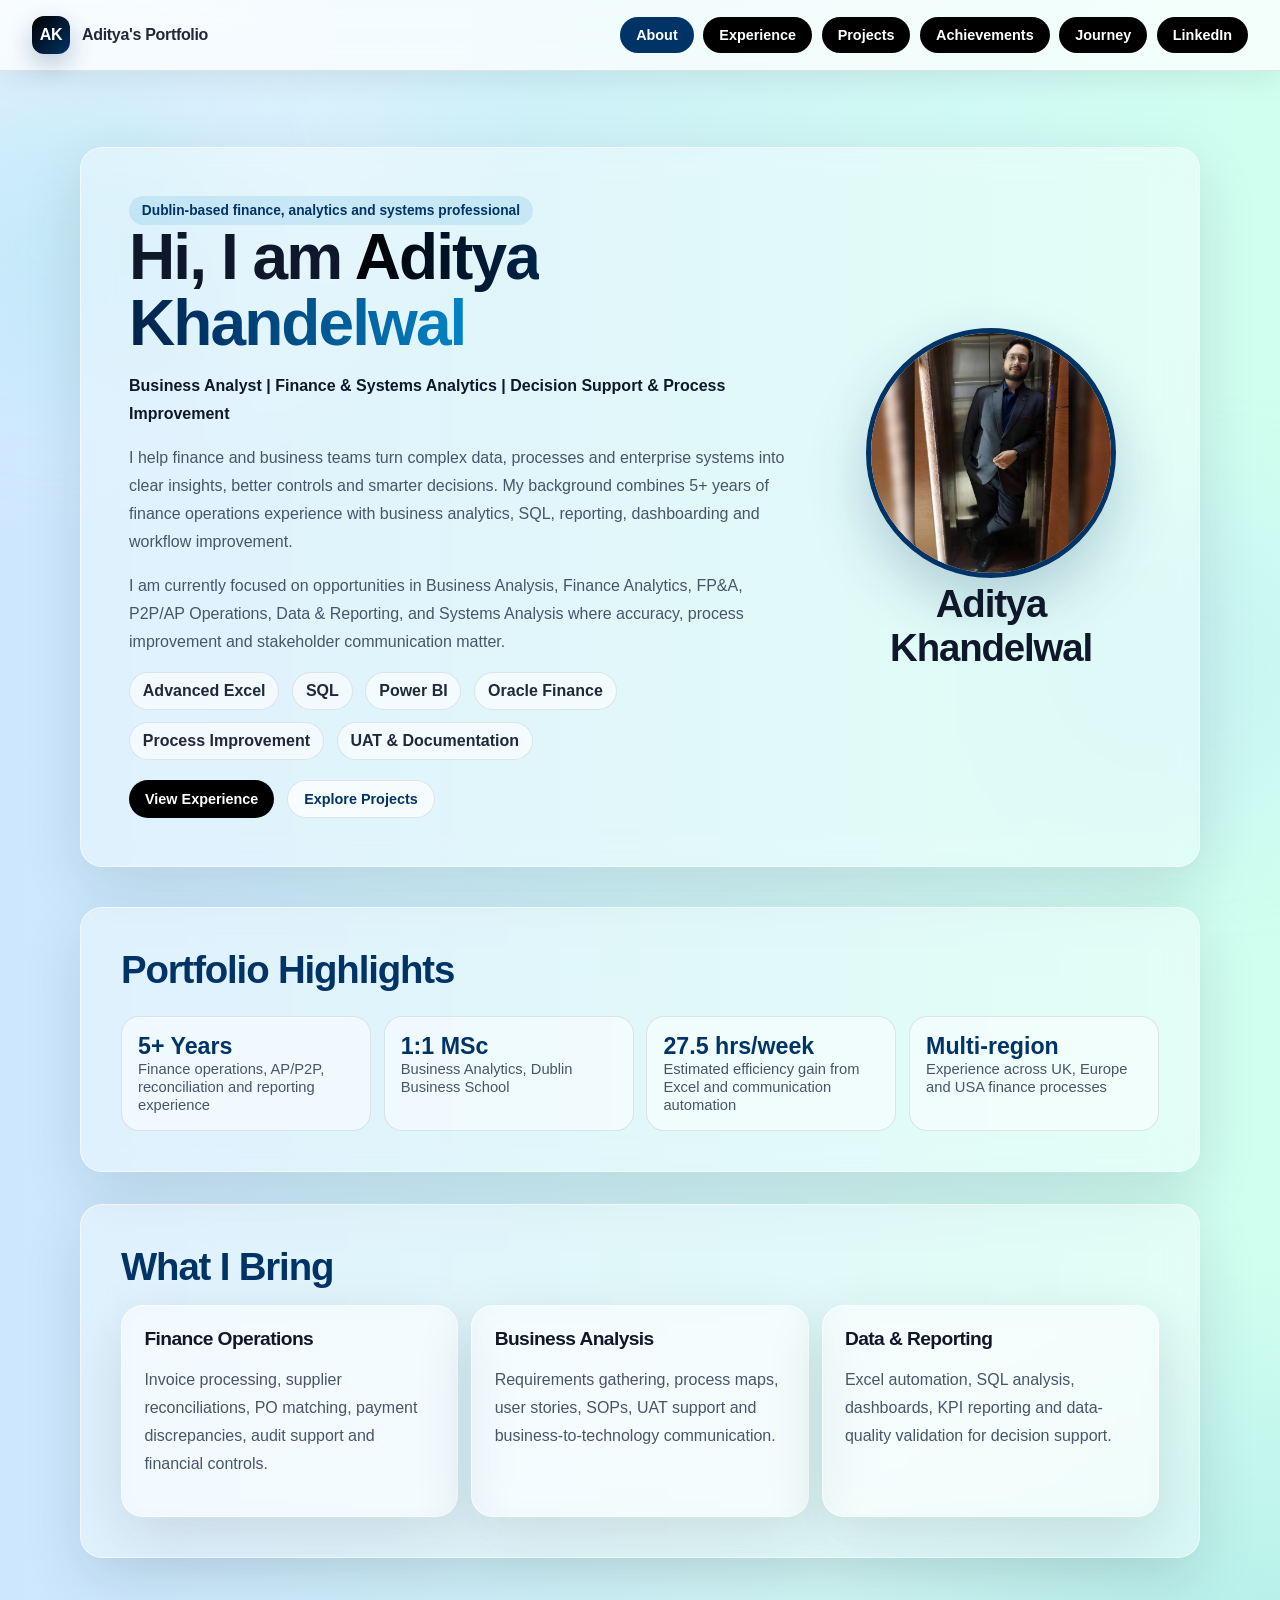
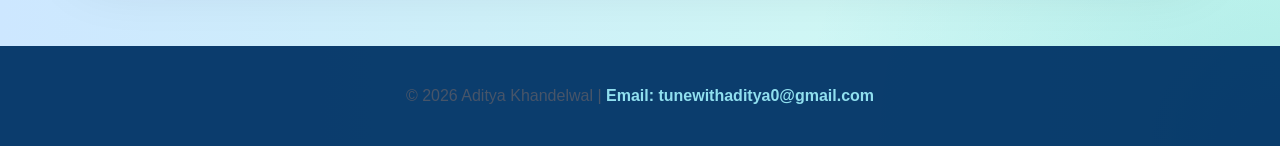
==== index.html @ 47d54c4c "Add modern portfolio website Add modern portfolio website" ====
<!DOCTYPE html>
<html lang="en">
<head>
  <meta charset="UTF-8" />
  <meta name="viewport" content="width=device-width, initial-scale=1.0" />
  <meta name="description" content="Portfolio of Aditya Khandelwal — Business Analyst, Finance Analytics, Systems Analytics and Process Improvement professional based in Dublin." />
  <title>Aditya Khandelwal | Portfolio</title>
  <link rel="stylesheet" href="styles.css" />
</head>
<body>
  <div class="progress-bar"></div>
  <header class="site-header">
    <div class="brand"><span class="brand-mark">AK</span><span>Aditya's Portfolio</span></div>
    <nav aria-label="Main navigation">
      <a class="nav-link" href="index.html">About</a>
      <a class="nav-link" href="experience.html">Experience</a>
      <a class="nav-link" href="research-paper.html">Projects</a>
      <a class="nav-link" href="achievements.html">Achievements</a>
      <a class="nav-link" href="journey.html">Journey</a>
      <a class="nav-link" href="https://www.linkedin.com/in/aditya-khandelwal1402" target="_blank" rel="noopener">LinkedIn</a>
    </nav>
  </header>

  <main>
    <section class="hero reveal">
      <div class="hero-text">
        <span class="eyebrow">Dublin-based finance, analytics and systems professional</span>
        <h1 class="hero-title">Hi, I am <span>Aditya Khandelwal</span></h1>
        <p><strong>Business Analyst | Finance & Systems Analytics | Decision Support & Process Improvement</strong></p>
        <p>
          I help finance and business teams turn complex data, processes and enterprise systems into clear insights,
          better controls and smarter decisions. My background combines 5+ years of finance operations experience with
          business analytics, SQL, reporting, dashboarding and workflow improvement.
        </p>
        <p>
          I am currently focused on opportunities in Business Analysis, Finance Analytics, FP&A, P2P/AP Operations,
          Data & Reporting, and Systems Analysis where accuracy, process improvement and stakeholder communication matter.
        </p>
        <div class="chip-row" aria-label="Key skills">
          <span class="chip">Advanced Excel</span>
          <span class="chip">SQL</span>
          <span class="chip">Power BI</span>
          <span class="chip">Oracle Finance</span>
          <span class="chip">Process Improvement</span>
          <span class="chip">UAT & Documentation</span>
        </div>
        <div class="cta-row">
          <a class="button-link" href="experience.html">View Experience</a>
          <a class="button-link secondary-link" href="research-paper.html">Explore Projects</a>
        </div>
      </div>
      <div class="hero-image">
        <img src="profile picture.png" alt="Aditya Khandelwal" />
        <h2>Aditya Khandelwal</h2>
      </div>
    </section>

    <section class="section reveal">
      <h2>Portfolio Highlights</h2>
      <div class="stats-grid">
        <div class="stat"><strong>5+ Years</strong><span>Finance operations, AP/P2P, reconciliation and reporting experience</span></div>
        <div class="stat"><strong>1:1 MSc</strong><span>Business Analytics, Dublin Business School</span></div>
        <div class="stat"><strong>27.5 hrs/week</strong><span>Estimated efficiency gain from Excel and communication automation</span></div>
        <div class="stat"><strong>Multi-region</strong><span>Experience across UK, Europe and USA finance processes</span></div>
      </div>
    </section>

    <section class="section reveal">
      <h2>What I Bring</h2>
      <div class="grid">
        <article class="card">
          <h3>Finance Operations</h3>
          <p>Invoice processing, supplier reconciliations, PO matching, payment discrepancies, audit support and financial controls.</p>
        </article>
        <article class="card">
          <h3>Business Analysis</h3>
          <p>Requirements gathering, process maps, user stories, SOPs, UAT support and business-to-technology communication.</p>
        </article>
        <article class="card">
          <h3>Data & Reporting</h3>
          <p>Excel automation, SQL analysis, dashboards, KPI reporting and data-quality validation for decision support.</p>
        </article>
      </div>
    </section>
  </main>

  <footer>
    <p>© 2026 Aditya Khandelwal | <a href="https://mail.google.com/mail/?view=cm&fs=1&to=tunewithaditya0@gmail.com" target="_blank" rel="noopener">Email: tunewithaditya0@gmail.com</a></p>
  </footer>
  <script src="script.js"></script>
</body>
</html>
---- styles.css ----
:root {
  --bg-start: #cde7ff;
  --bg-end: #d0ffef;
  --ink: #0f172a;
  --muted: #475569;
  --panel: rgba(255, 255, 255, 0.38);
  --panel-strong: rgba(255, 255, 255, 0.72);
  --line: rgba(15, 23, 42, 0.10);
  --accent: #003366;
  --accent-2: #0284c7;
  --accent-soft: rgba(2, 132, 199, 0.12);
  --shadow: 0 20px 60px rgba(15, 23, 42, 0.12);
  --radius: 22px;
}

* { box-sizing: border-box; }
html { scroll-behavior: smooth; }
body {
  margin: 0;
  min-height: 100vh;
  background:
    radial-gradient(circle at top left, rgba(255,255,255,.55), transparent 34rem),
    radial-gradient(circle at bottom right, rgba(2,132,199,.16), transparent 30rem),
    linear-gradient(to right, var(--bg-start), var(--bg-end));
  font-family: 'Segoe UI', Tahoma, Geneva, Verdana, sans-serif;
  color: var(--ink);
  overflow-x: hidden;
}

body::before, body::after {
  content: "";
  position: fixed;
  width: 20rem;
  height: 20rem;
  border-radius: 50%;
  filter: blur(60px);
  opacity: .28;
  z-index: -1;
  animation: floatBlob 14s ease-in-out infinite alternate;
}
body::before { background: #90e0ef; top: 8%; left: -6rem; }
body::after { background: #bde0fe; bottom: 8%; right: -5rem; animation-delay: -5s; }

.progress-bar {
  position: fixed;
  top: 0;
  left: 0;
  height: 4px;
  width: 0%;
  background: linear-gradient(90deg, var(--accent), var(--accent-2));
  z-index: 999;
}

header.site-header {
  position: sticky;
  top: 0;
  z-index: 50;
  display: flex;
  justify-content: space-between;
  align-items: center;
  gap: 1.25rem;
  padding: 1rem 2rem;
  background: rgba(255, 255, 255, 0.72);
  backdrop-filter: blur(16px);
  box-shadow: 0 8px 30px rgba(15,23,42,.08);
  border-bottom: 1px solid var(--line);
}

.brand {
  display: flex;
  align-items: center;
  gap: .75rem;
  font-weight: 800;
  color: #1f2937;
  letter-spacing: -.02em;
}
.brand-mark {
  display: grid;
  place-items: center;
  width: 38px;
  height: 38px;
  border-radius: 12px;
  color: #fff;
  background: linear-gradient(135deg, #000, var(--accent));
  box-shadow: 0 10px 25px rgba(0, 51, 102, .25);
}

nav {
  display: flex;
  align-items: center;
  justify-content: flex-end;
  flex-wrap: wrap;
  gap: .6rem;
}
.nav-link, .button-link, button.nav-link {
  border: none;
  border-radius: 999px;
  padding: .62rem 1rem;
  background: #000;
  color: #fff;
  font-weight: 700;
  text-decoration: none;
  font-size: .9rem;
  cursor: pointer;
  transition: transform .25s ease, box-shadow .25s ease, background-color .25s ease;
  display: inline-flex;
  align-items: center;
  gap: .4rem;
}
.nav-link:hover, .button-link:hover {
  transform: translateY(-2px);
  background: var(--accent);
  box-shadow: 0 10px 24px rgba(0, 51, 102, .22);
}
.nav-link.active { background: var(--accent); }

main, .page-wrap {
  width: min(1120px, calc(100% - 2rem));
  margin: 0 auto;
  padding: 2.25rem 0 3.5rem;
}

.hero, .content, .section, .card {
  background: var(--panel);
  border: 1px solid rgba(255, 255, 255, .55);
  box-shadow: var(--shadow);
  backdrop-filter: blur(14px);
  border-radius: var(--radius);
}

.hero {
  display: grid;
  grid-template-columns: 1fr 320px;
  align-items: center;
  gap: 2rem;
  padding: clamp(1.5rem, 4vw, 3rem);
  margin: 2.5rem auto;
}

.eyebrow {
  display: inline-flex;
  align-items: center;
  gap: .5rem;
  padding: .45rem .8rem;
  border-radius: 999px;
  background: var(--accent-soft);
  color: var(--accent);
  font-weight: 800;
  font-size: .86rem;
}

h1, h2, h3 { margin-top: 0; letter-spacing: -.03em; }
h1 { font-size: clamp(2.2rem, 6vw, 4rem); line-height: 1.02; margin-bottom: .8rem; }
h2 { font-size: clamp(1.7rem, 3.5vw, 2.4rem); margin-bottom: 1rem; }
h3 { font-size: 1.2rem; margin-bottom: .45rem; }
p { color: var(--muted); line-height: 1.75; }
strong { color: var(--ink); }

.hero-title span {
  background: linear-gradient(90deg, #000, var(--accent), var(--accent-2));
  -webkit-background-clip: text;
  background-clip: text;
  color: transparent;
}

.hero-image { text-align: center; }
.hero-image img {
  width: min(250px, 70vw);
  aspect-ratio: 1/1;
  object-fit: cover;
  border-radius: 50%;
  border: 5px solid var(--accent);
  box-shadow: 0 25px 60px rgba(0, 51, 102, .22);
  transition: transform .4s ease, box-shadow .4s ease;
}
.hero-image img:hover {
  transform: translateY(-6px) rotate(1deg) scale(1.02);
  box-shadow: 0 35px 80px rgba(0, 51, 102, .28);
}

.cta-row, .chip-row, .stats-grid, .grid {
  display: flex;
  flex-wrap: wrap;
  gap: .8rem;
}
.cta-row { margin-top: 1.25rem; }
.secondary-link {
  background: rgba(255,255,255,.70);
  color: var(--accent);
  border: 1px solid var(--line);
}

.chip {
  padding: .55rem .8rem;
  border-radius: 999px;
  background: rgba(255,255,255,.58);
  border: 1px solid var(--line);
  font-weight: 700;
  color: #1e293b;
  transition: transform .25s ease, background .25s ease;
}
.chip:hover { transform: translateY(-2px); background: #fff; }

.stats-grid { margin-top: 1.5rem; }
.stat {
  min-width: 150px;
  flex: 1;
  padding: 1rem;
  border-radius: 18px;
  background: rgba(255,255,255,.52);
  border: 1px solid var(--line);
}
.stat strong { display: block; font-size: 1.45rem; color: var(--accent); }
.stat span { color: var(--muted); font-size: .92rem; }

.content, .section { padding: clamp(1.35rem, 4vw, 2.5rem); margin: 2rem 0; }
.section h2 { color: var(--accent); }
.grid { align-items: stretch; }
.card {
  flex: 1 1 290px;
  padding: 1.4rem;
  transition: transform .28s ease, box-shadow .28s ease, background .28s ease;
}
.card:hover {
  transform: translateY(-6px);
  background: var(--panel-strong);
  box-shadow: 0 28px 70px rgba(15, 23, 42, .16);
}
.card ul { padding-left: 1.15rem; color: var(--muted); line-height: 1.7; }
.card li { margin-bottom: .5rem; }
.meta { color: var(--accent); font-weight: 800; font-size: .9rem; margin-bottom: .5rem; }

.timeline { position: relative; padding-left: 1.25rem; }
.timeline::before {
  content: "";
  position: absolute;
  left: 0;
  top: .35rem;
  width: 3px;
  height: calc(100% - .7rem);
  border-radius: 99px;
  background: linear-gradient(var(--accent), var(--accent-2));
}
.timeline-item { position: relative; padding: .2rem 0 1.4rem 1.2rem; }
.timeline-item::before {
  content: "";
  position: absolute;
  left: -1.48rem;
  top: .45rem;
  width: .8rem;
  height: .8rem;
  border-radius: 50%;
  background: #fff;
  border: 3px solid var(--accent);
}

.accordion {
  width: 100%;
  text-align: left;
  padding: 1rem 1.1rem;
  border: 1px solid var(--line);
  border-radius: 16px;
  background: rgba(255,255,255,.58);
  color: var(--ink);
  font-weight: 800;
  cursor: pointer;
  margin-top: .8rem;
}
.accordion-panel { display: none; padding: .2rem 1rem 1rem; }
.accordion-panel.open { display: block; }

.cert-icons { display: grid; gap: 1rem; }
.cert-entry {
  display: flex;
  gap: 1rem;
  align-items: center;
  padding: 1rem;
  border-radius: 18px;
  background: rgba(255,255,255,.5);
  border: 1px solid var(--line);
}
.cert-entry img {
  width: 48px;
  height: 48px;
  object-fit: cover;
  border-radius: 14px;
  cursor: pointer;
  transition: transform .25s ease;
}
.cert-entry img:hover { transform: scale(1.08) rotate(-2deg); }
.modal {
  display: none;
  position: fixed;
  inset: 0;
  z-index: 100;
  padding: 5rem 1rem;
  background: rgba(0,0,0,.78);
}
.modal-content {
  display: block;
  max-width: min(92vw, 900px);
  max-height: 82vh;
  margin: auto;
  border-radius: 14px;
}
.close {
  position: fixed;
  top: 1.5rem;
  right: 2rem;
  color: white;
  font-size: 2.5rem;
  font-weight: 800;
  cursor: pointer;
}

footer {
  text-align: center;
  padding: 1.25rem;
  background: rgba(0, 51, 102, .95);
  color: white;
}
footer a { color: #90e0ef; text-decoration: none; font-weight: 700; }

.reveal { opacity: 0; transform: translateY(24px); transition: opacity .7s ease, transform .7s ease; }
.reveal.visible { opacity: 1; transform: translateY(0); }

@keyframes floatBlob { from { transform: translate3d(0,0,0) scale(1); } to { transform: translate3d(40px, -35px, 0) scale(1.08); } }

@media (max-width: 820px) {
  header.site-header { align-items: flex-start; flex-direction: column; padding: 1rem; }
  nav { justify-content: flex-start; }
  .hero { grid-template-columns: 1fr; text-align: left; }
  .hero-image { order: -1; }
}

@media (prefers-reduced-motion: reduce) {
  *, *::before, *::after { animation: none !important; transition: none !important; scroll-behavior: auto !important; }
  .reveal { opacity: 1; transform: none; }
}
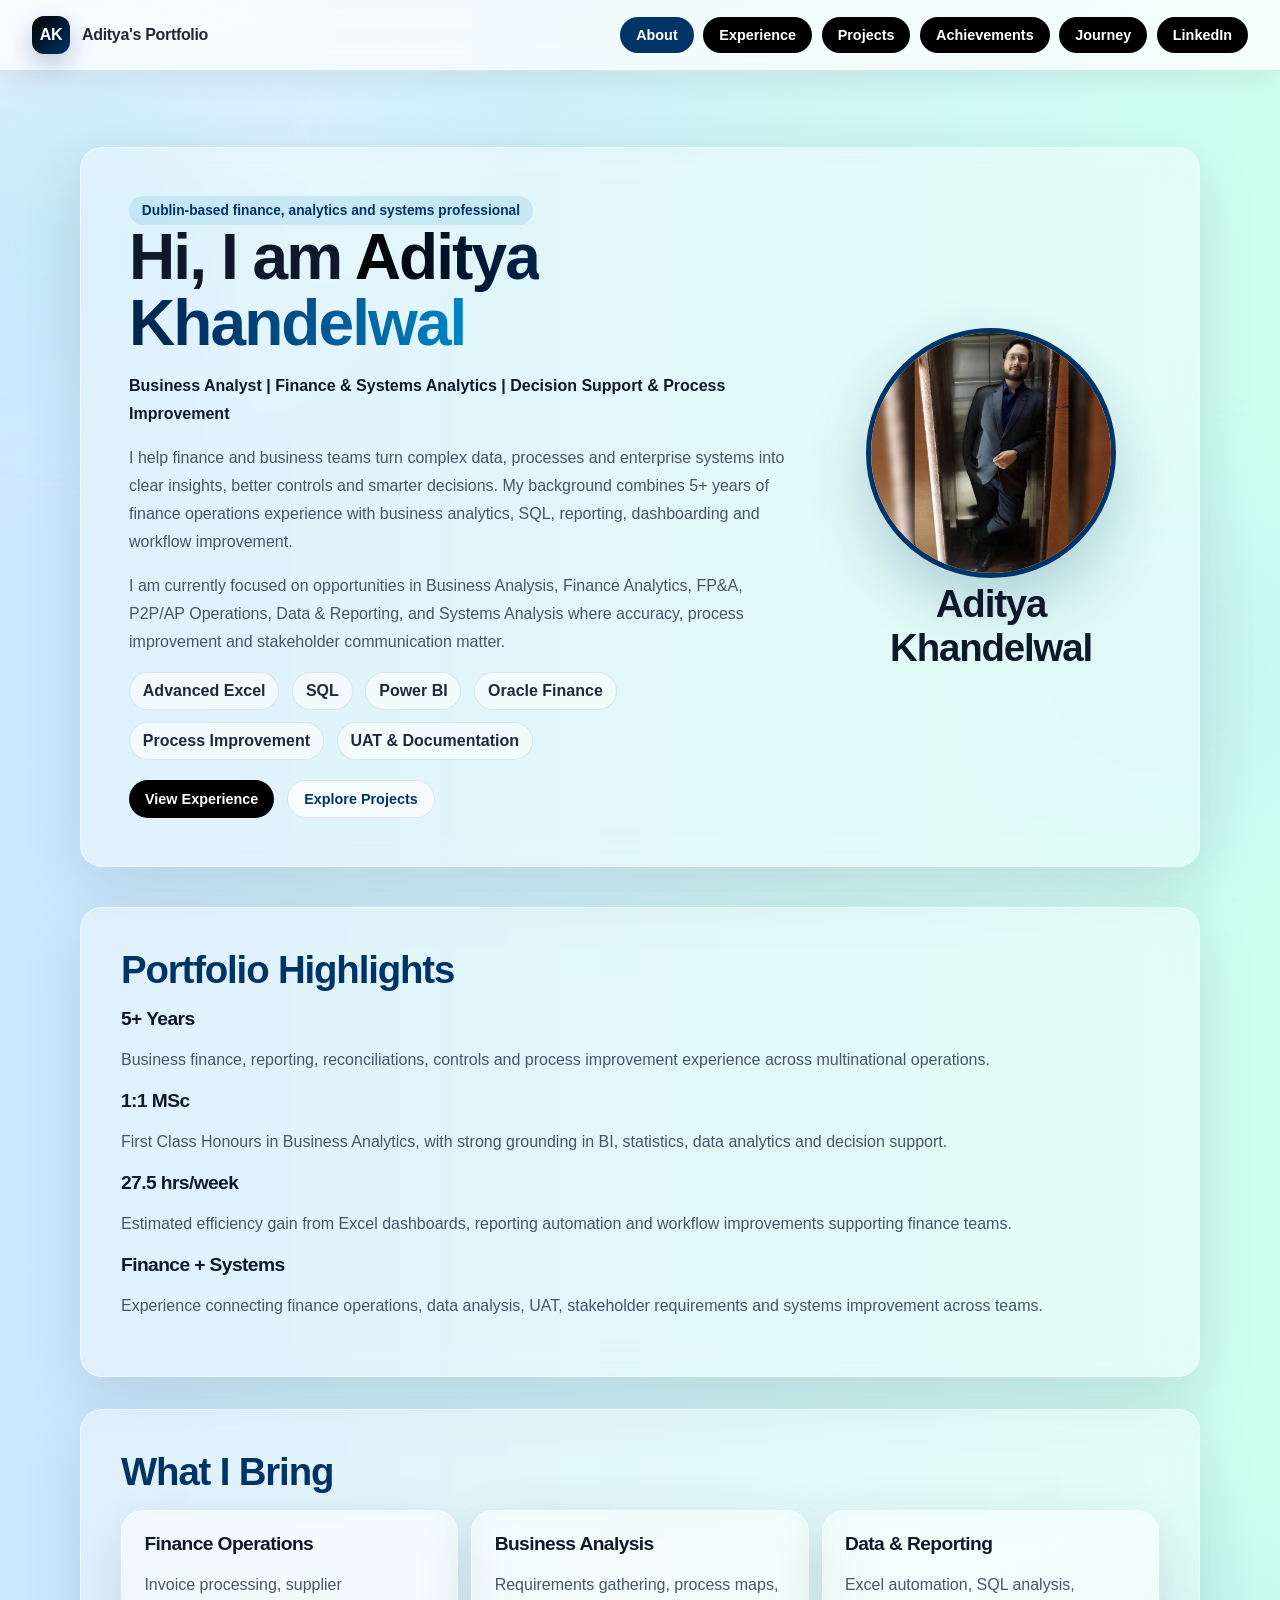
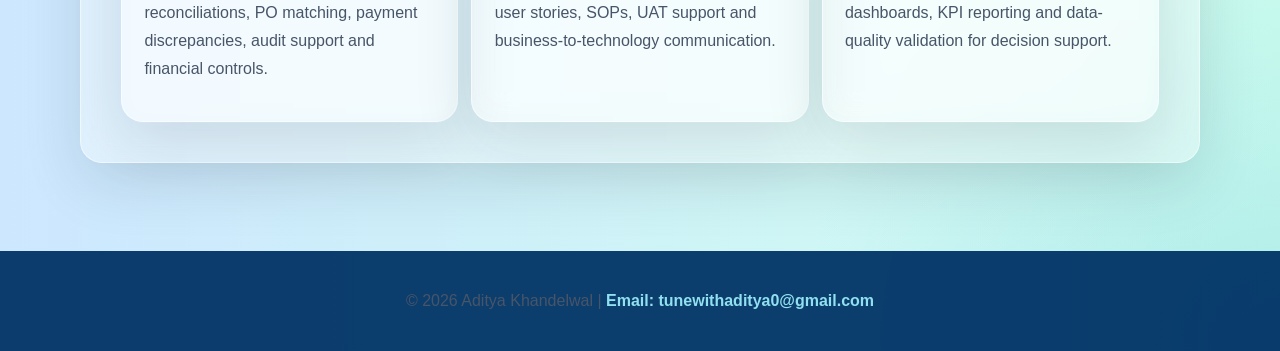
==== commit 844758db: "updated what I bring section" ====
--- a/index.html
+++ b/index.html
@@ -55,15 +55,31 @@
       </div>
     </section>
 
-    <section class="section reveal">
-      <h2>Portfolio Highlights</h2>
-      <div class="stats-grid">
-        <div class="stat"><strong>5+ Years</strong><span>Finance operations, AP/P2P, reconciliation and reporting experience</span></div>
-        <div class="stat"><strong>1:1 MSc</strong><span>Business Analytics, Dublin Business School</span></div>
-        <div class="stat"><strong>27.5 hrs/week</strong><span>Estimated efficiency gain from Excel and communication automation</span></div>
-        <div class="stat"><strong>Multi-region</strong><span>Experience across UK, Europe and USA finance processes</span></div>
-      </div>
-    </section>
+   <section class="section reveal">
+  <h2>Portfolio Highlights</h2>
+
+  <div class="highlight-grid">
+    <div class="highlight-card">
+      <h3>5+ Years</h3>
+      <p>Business finance, reporting, reconciliations, controls and process improvement experience across multinational operations.</p>
+    </div>
+
+    <div class="highlight-card">
+      <h3>1:1 MSc</h3>
+      <p>First Class Honours in Business Analytics, with strong grounding in BI, statistics, data analytics and decision support.</p>
+    </div>
+
+    <div class="highlight-card">
+      <h3>27.5 hrs/week</h3>
+      <p>Estimated efficiency gain from Excel dashboards, reporting automation and workflow improvements supporting finance teams.</p>
+    </div>
+
+    <div class="highlight-card">
+      <h3>Finance + Systems</h3>
+      <p>Experience connecting finance operations, data analysis, UAT, stakeholder requirements and systems improvement across teams.</p>
+    </div>
+  </div>
+</section>
 
     <section class="section reveal">
       <h2>What I Bring</h2>
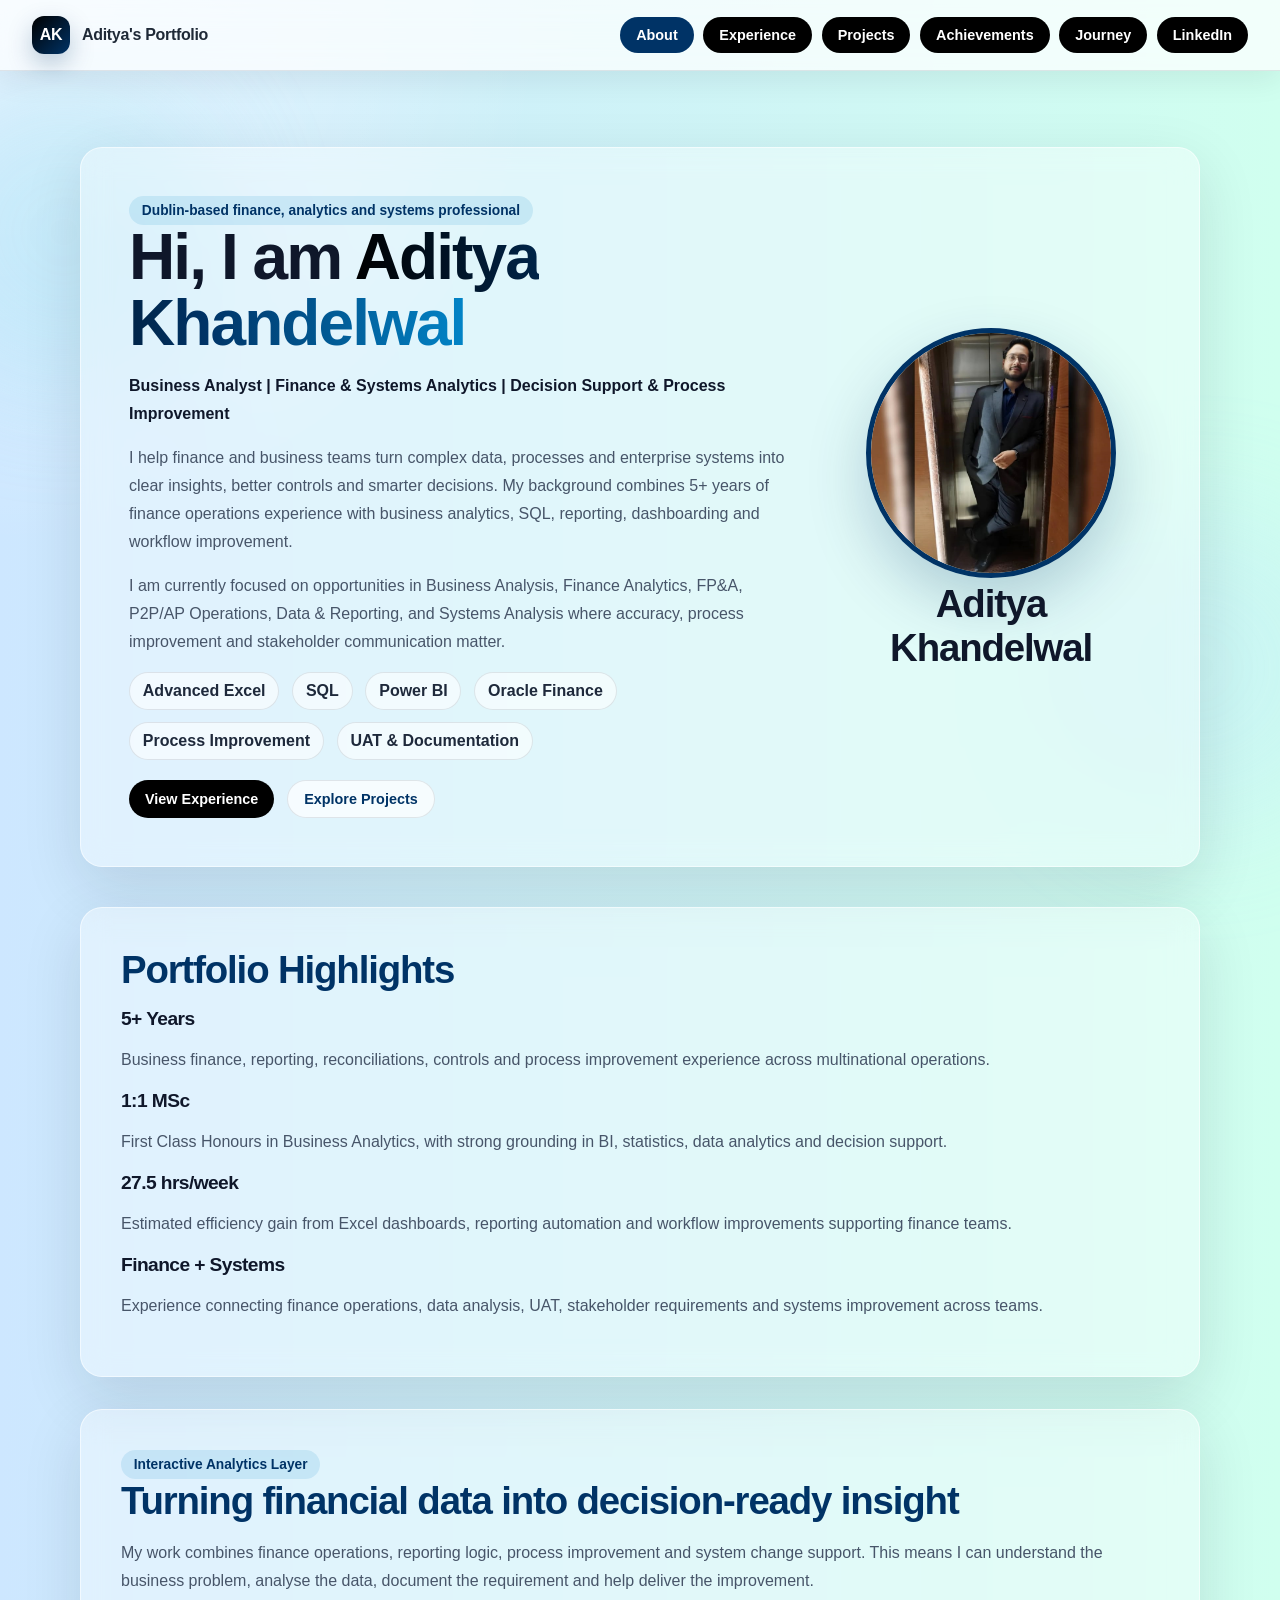
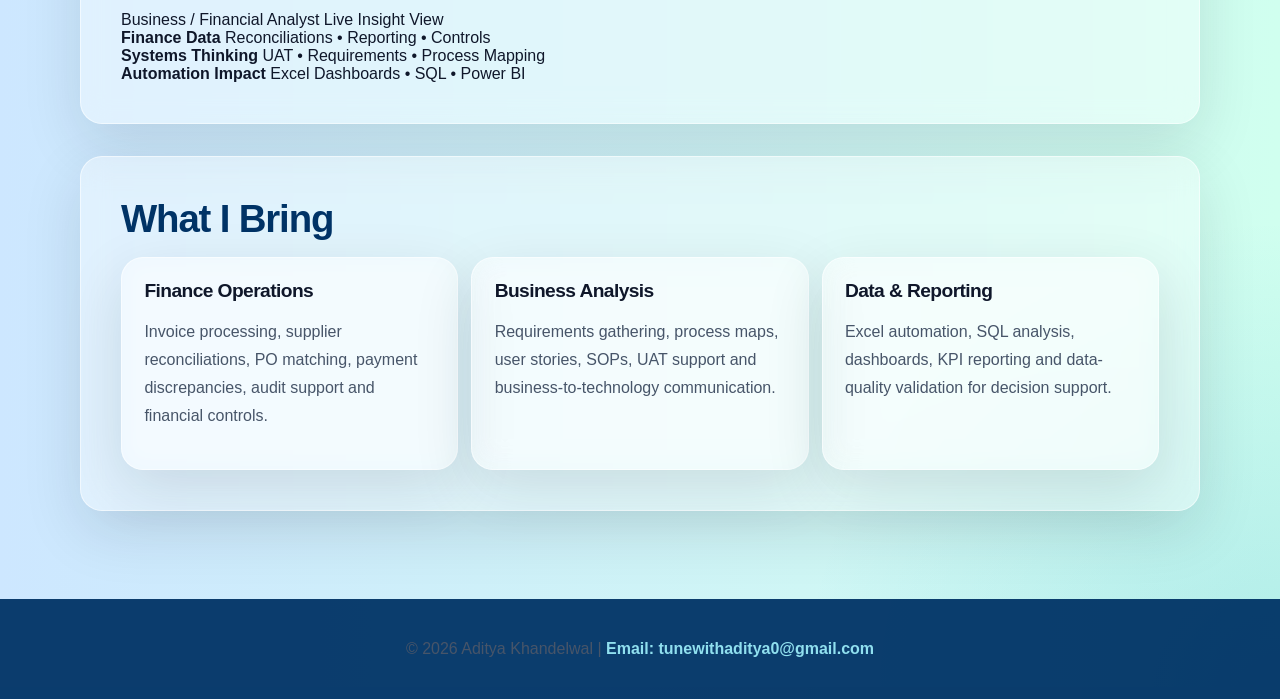
==== commit a0812827: "Update profile highlights section" ====
--- a/index.html
+++ b/index.html
@@ -55,28 +55,69 @@
       </div>
     </section>
 
-   <section class="section reveal">
+  <section class="section reveal">
   <h2>Portfolio Highlights</h2>
 
   <div class="highlight-grid">
-    <div class="highlight-card">
+    <div class="highlight-card tilt-card">
       <h3>5+ Years</h3>
       <p>Business finance, reporting, reconciliations, controls and process improvement experience across multinational operations.</p>
     </div>
 
-    <div class="highlight-card">
+    <div class="highlight-card tilt-card">
       <h3>1:1 MSc</h3>
       <p>First Class Honours in Business Analytics, with strong grounding in BI, statistics, data analytics and decision support.</p>
     </div>
 
-    <div class="highlight-card">
+    <div class="highlight-card tilt-card">
       <h3>27.5 hrs/week</h3>
       <p>Estimated efficiency gain from Excel dashboards, reporting automation and workflow improvements supporting finance teams.</p>
     </div>
 
-    <div class="highlight-card">
+    <div class="highlight-card tilt-card">
       <h3>Finance + Systems</h3>
       <p>Experience connecting finance operations, data analysis, UAT, stakeholder requirements and systems improvement across teams.</p>
+    </div>
+  </div>
+</section>
+
+<section class="section scroll-3d-section reveal">
+  <div class="scroll-3d-copy">
+    <span class="eyebrow">Interactive Analytics Layer</span>
+    <h2>Turning financial data into decision-ready insight</h2>
+    <p>
+      My work combines finance operations, reporting logic, process improvement and system change support.
+      This means I can understand the business problem, analyse the data, document the requirement and help deliver the improvement.
+    </p>
+  </div>
+
+  <div class="scroll-3d-stage">
+    <div class="insight-panel" id="insightPanel">
+      <div class="panel-top">
+        <span>Business / Financial Analyst</span>
+        <span>Live Insight View</span>
+      </div>
+
+      <div class="panel-metric">
+        <strong>Finance Data</strong>
+        <span>Reconciliations • Reporting • Controls</span>
+      </div>
+
+      <div class="panel-metric">
+        <strong>Systems Thinking</strong>
+        <span>UAT • Requirements • Process Mapping</span>
+      </div>
+
+      <div class="panel-metric">
+        <strong>Automation Impact</strong>
+        <span>Excel Dashboards • SQL • Power BI</span>
+      </div>
+
+      <div class="panel-bars">
+        <span style="width: 88%;"></span>
+        <span style="width: 72%;"></span>
+        <span style="width: 94%;"></span>
+      </div>
     </div>
   </div>
 </section>
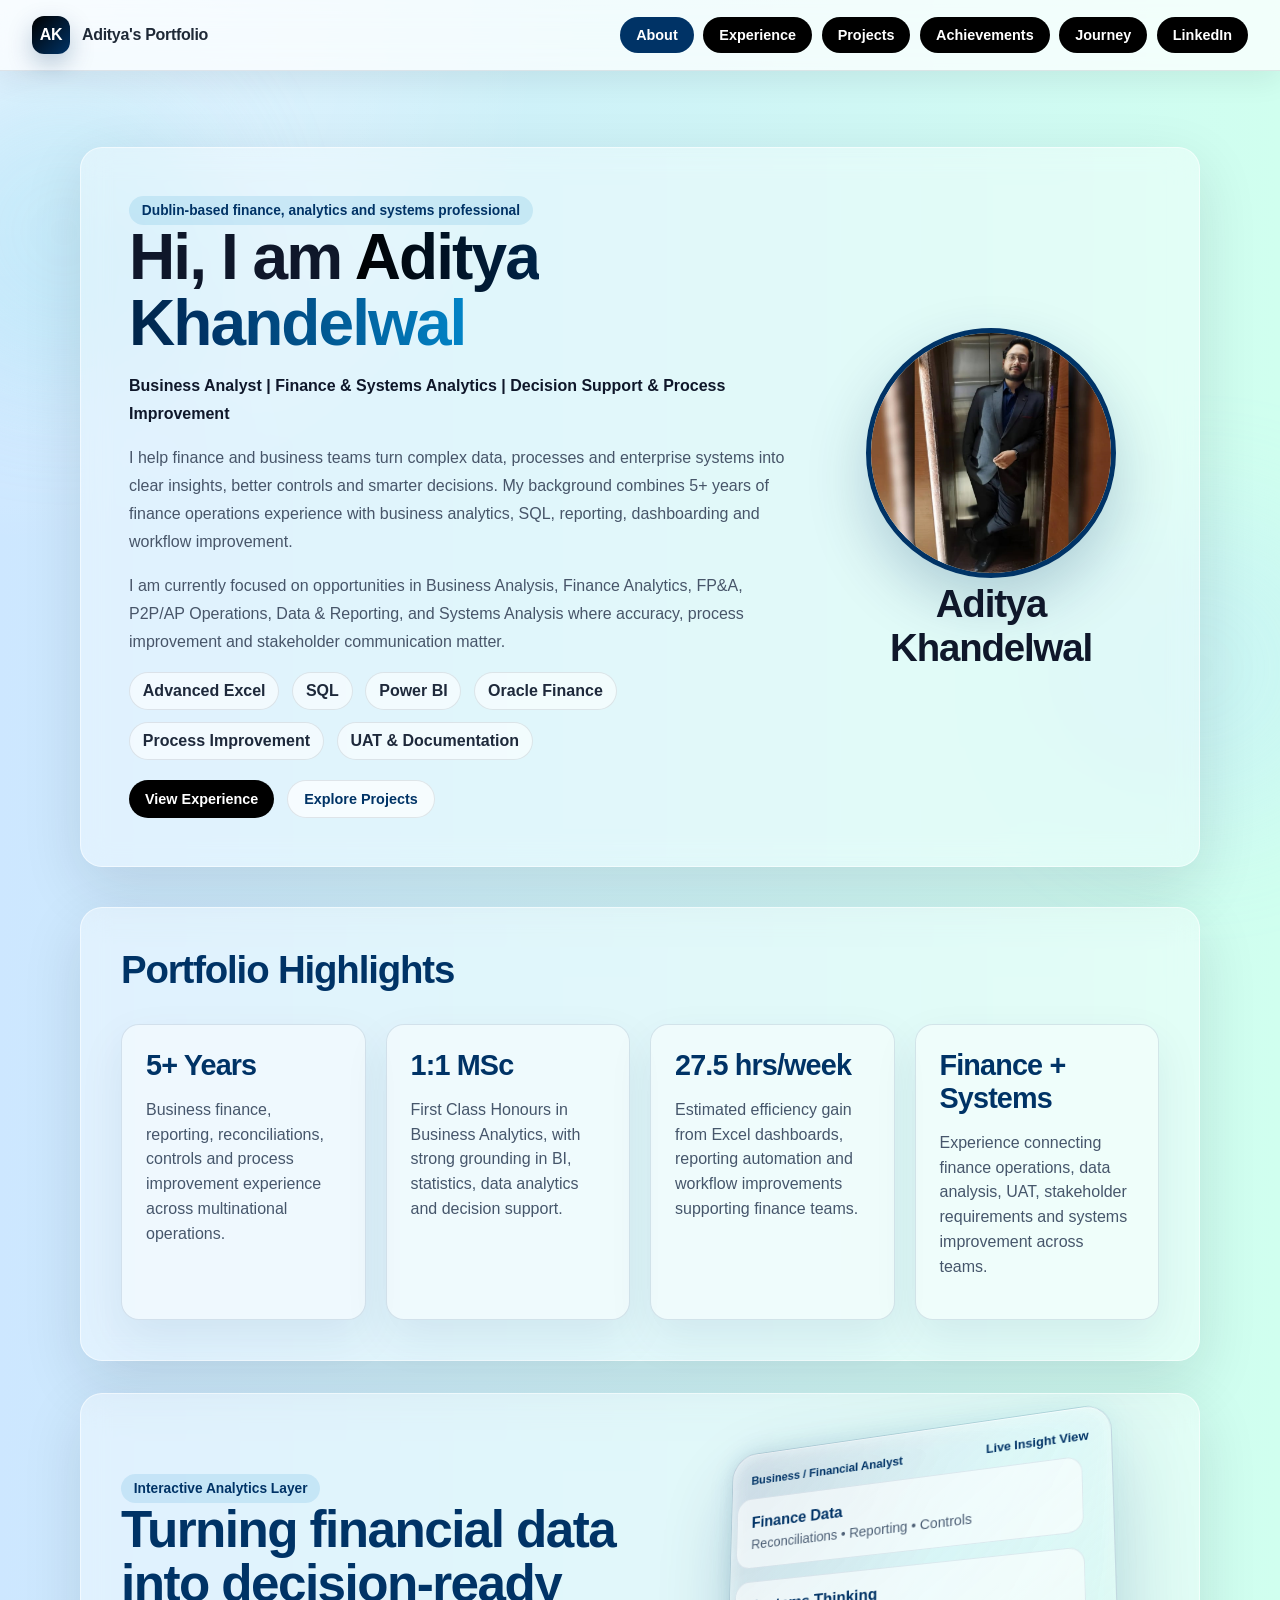
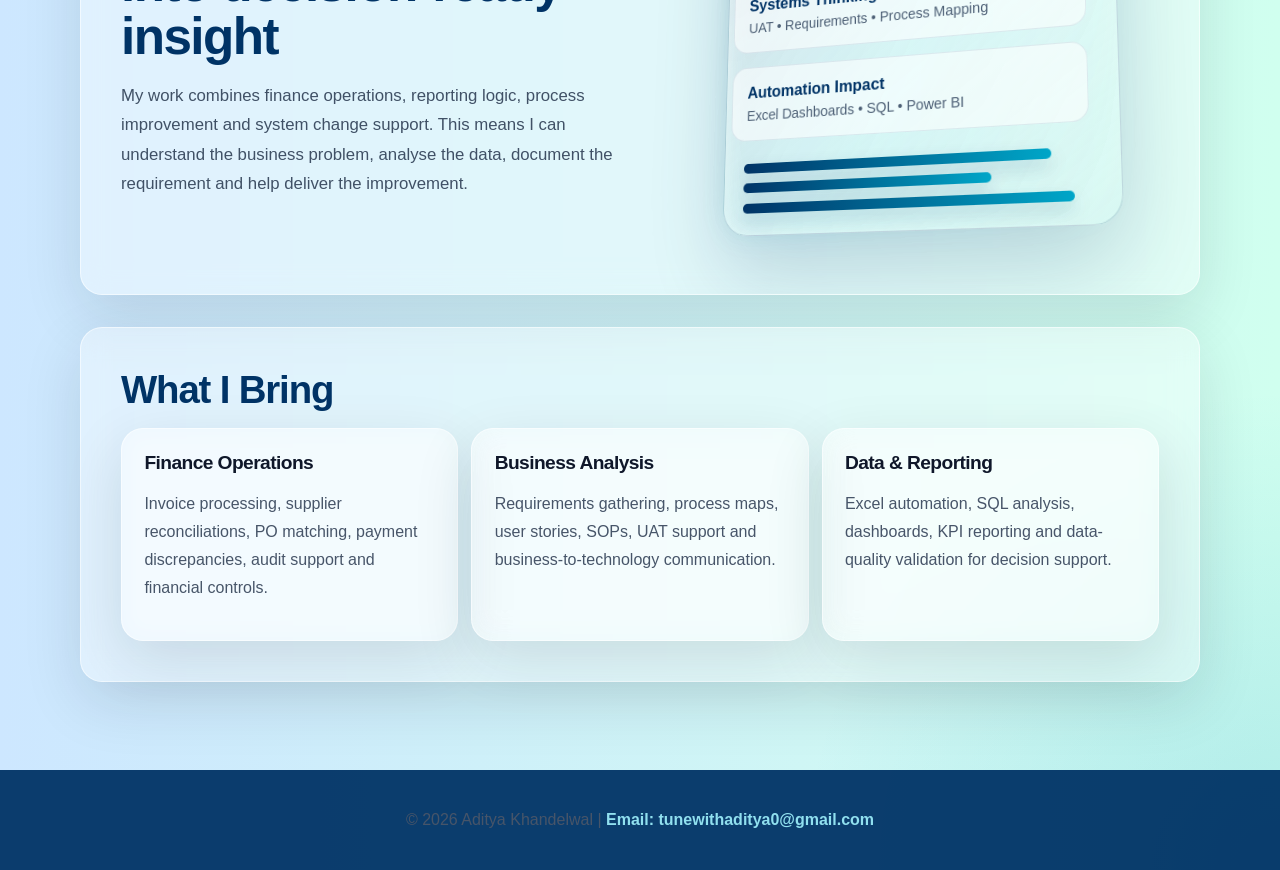
==== commit 238151ec: "Update index.html" ====
--- a/index.html
+++ b/index.html
@@ -55,7 +55,7 @@
       </div>
     </section>
 
-  <section class="section reveal">
+ <section class="section reveal">
   <h2>Portfolio Highlights</h2>
 
   <div class="highlight-grid">
--- a/styles.css
+++ b/styles.css
@@ -41,6 +41,161 @@
 body::before { background: #90e0ef; top: 8%; left: -6rem; }
 body::after { background: #bde0fe; bottom: 8%; right: -5rem; animation-delay: -5s; }
 
+.highlight-grid {
+  display: grid;
+  grid-template-columns: repeat(4, 1fr);
+  gap: 1.25rem;
+  margin-top: 2rem;
+}
+
+.highlight-card {
+  background: rgba(255, 255, 255, 0.46);
+  border: 1px solid rgba(0, 51, 102, 0.12);
+  border-radius: 18px;
+  padding: 1.5rem;
+  min-height: 150px;
+  box-shadow: 0 18px 45px rgba(0, 51, 102, 0.08);
+  transition: transform 0.35s ease, box-shadow 0.35s ease, border-color 0.35s ease;
+  transform-style: preserve-3d;
+}
+
+.highlight-card h3 {
+  font-size: 1.8rem;
+  margin-bottom: 0.6rem;
+  color: #003366;
+}
+
+.highlight-card p {
+  color: #46566b;
+  line-height: 1.55;
+}
+
+.highlight-card:hover {
+  transform: translateY(-10px) rotateX(4deg) rotateY(-4deg);
+  box-shadow: 0 26px 70px rgba(0, 51, 102, 0.16);
+  border-color: rgba(0, 51, 102, 0.25);
+}
+
+.scroll-3d-section {
+  display: grid;
+  grid-template-columns: 1fr 1fr;
+  gap: 3rem;
+  align-items: center;
+  perspective: 1200px;
+  overflow: hidden;
+}
+
+.scroll-3d-copy h2 {
+  font-size: clamp(2rem, 4vw, 3.4rem);
+  color: #003366;
+  line-height: 1.05;
+}
+
+.scroll-3d-copy p {
+  font-size: 1.05rem;
+  color: #405166;
+  line-height: 1.75;
+}
+
+.scroll-3d-stage {
+  min-height: 420px;
+  display: grid;
+  place-items: center;
+  perspective: 1400px;
+}
+
+.insight-panel {
+  width: min(420px, 90vw);
+  padding: 1.4rem;
+  border-radius: 28px;
+  background:
+    linear-gradient(145deg, rgba(255,255,255,0.82), rgba(210,245,239,0.58)),
+    radial-gradient(circle at top left, rgba(0,119,182,0.18), transparent 40%);
+  border: 1px solid rgba(0, 51, 102, 0.18);
+  box-shadow:
+    0 35px 90px rgba(0, 51, 102, 0.20),
+    inset 0 1px 0 rgba(255,255,255,0.85);
+  transform: rotateX(10deg) rotateY(-18deg) translateY(0);
+  transform-style: preserve-3d;
+  transition: transform 0.15s linear;
+  position: relative;
+}
+
+.insight-panel::before {
+  content: "";
+  position: absolute;
+  inset: -2px;
+  border-radius: 30px;
+  background: linear-gradient(120deg, rgba(0,51,102,0.16), rgba(0,180,216,0.08), transparent);
+  z-index: -1;
+  filter: blur(12px);
+}
+
+.panel-top {
+  display: flex;
+  justify-content: space-between;
+  gap: 1rem;
+  font-size: 0.82rem;
+  color: #003366;
+  font-weight: 700;
+  margin-bottom: 1.4rem;
+}
+
+.panel-metric {
+  background: rgba(255,255,255,0.58);
+  border: 1px solid rgba(0,51,102,0.09);
+  border-radius: 16px;
+  padding: 1rem;
+  margin-bottom: 0.9rem;
+  transform: translateZ(28px);
+}
+
+.panel-metric strong {
+  display: block;
+  color: #003366;
+  font-size: 1.05rem;
+  margin-bottom: 0.25rem;
+}
+
+.panel-metric span {
+  color: #4c5f75;
+  font-size: 0.92rem;
+}
+
+.panel-bars {
+  margin-top: 1.2rem;
+  display: grid;
+  gap: 0.65rem;
+}
+
+.panel-bars span {
+  display: block;
+  height: 10px;
+  border-radius: 999px;
+  background: linear-gradient(90deg, #003366, #00a6c8);
+  box-shadow: 0 8px 18px rgba(0, 51, 102, 0.18);
+}
+
+@media (max-width: 950px) {
+  .highlight-grid {
+    grid-template-columns: repeat(2, 1fr);
+  }
+
+  .scroll-3d-section {
+    grid-template-columns: 1fr;
+  }
+}
+
+@media (max-width: 620px) {
+  .highlight-grid {
+    grid-template-columns: 1fr;
+  }
+
+  .insight-panel {
+    transform: none;
+  }
+}
+
 .progress-bar {
   position: fixed;
   top: 0;
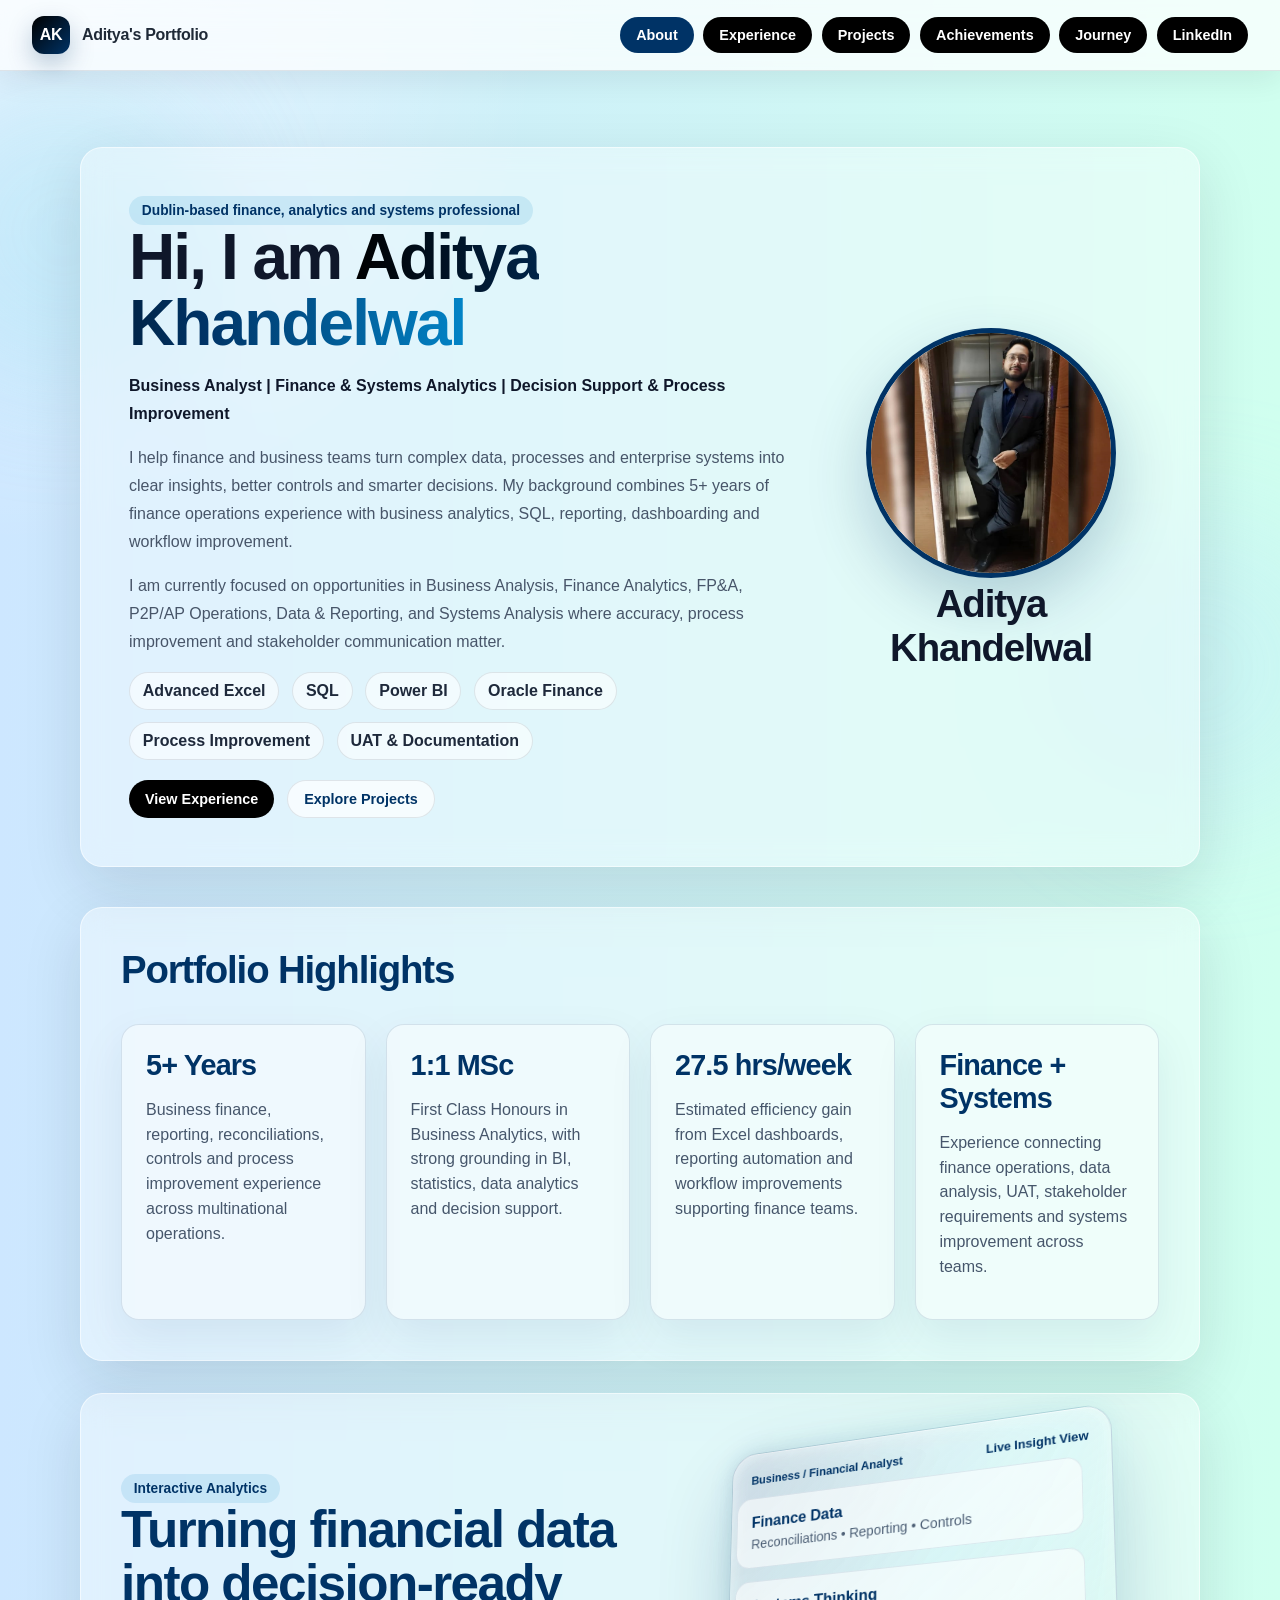
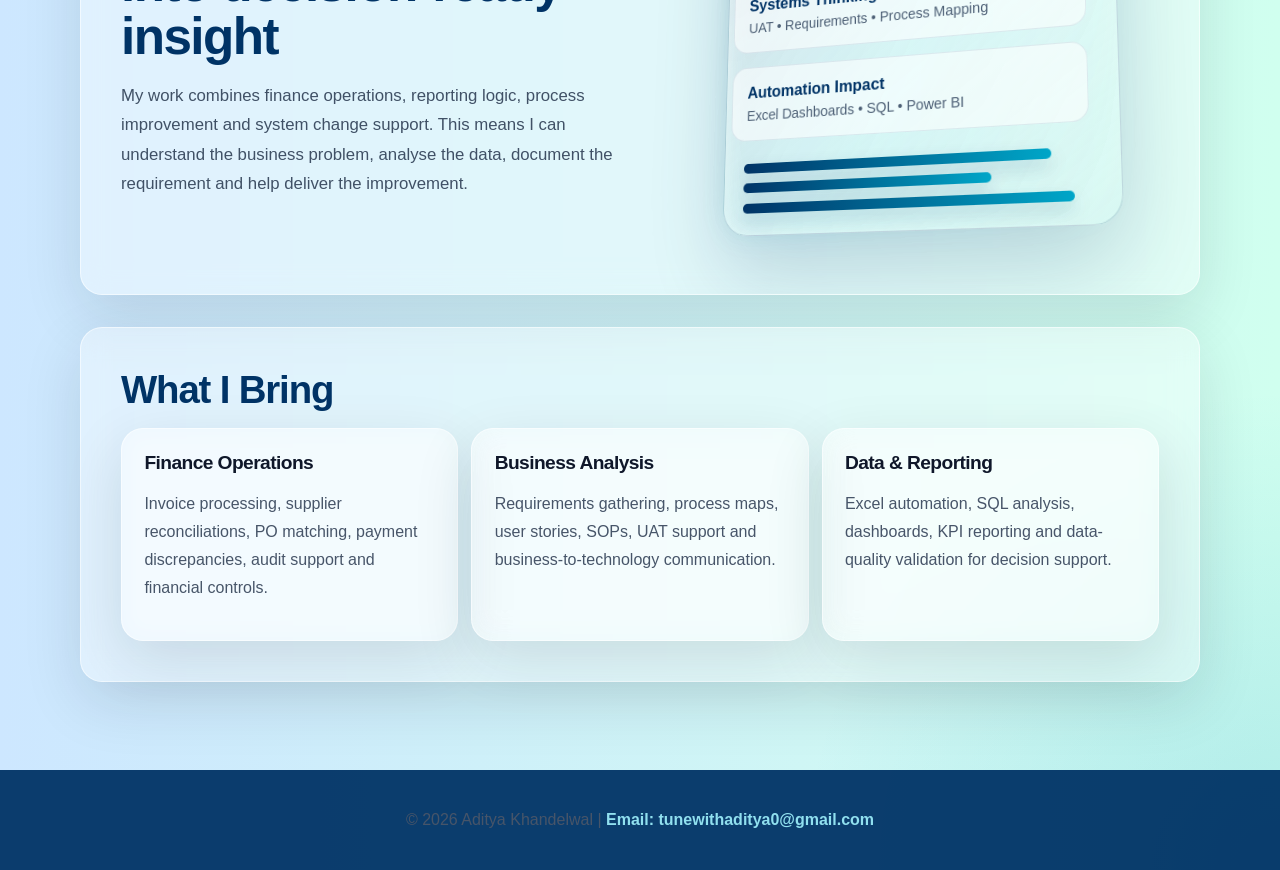
==== commit 204c0dce: "Update index.html" ====
--- a/index.html
+++ b/index.html
@@ -83,7 +83,7 @@
 
 <section class="section scroll-3d-section reveal">
   <div class="scroll-3d-copy">
-    <span class="eyebrow">Interactive Analytics Layer</span>
+    <span class="eyebrow">Interactive Analytics</span>
     <h2>Turning financial data into decision-ready insight</h2>
     <p>
       My work combines finance operations, reporting logic, process improvement and system change support.
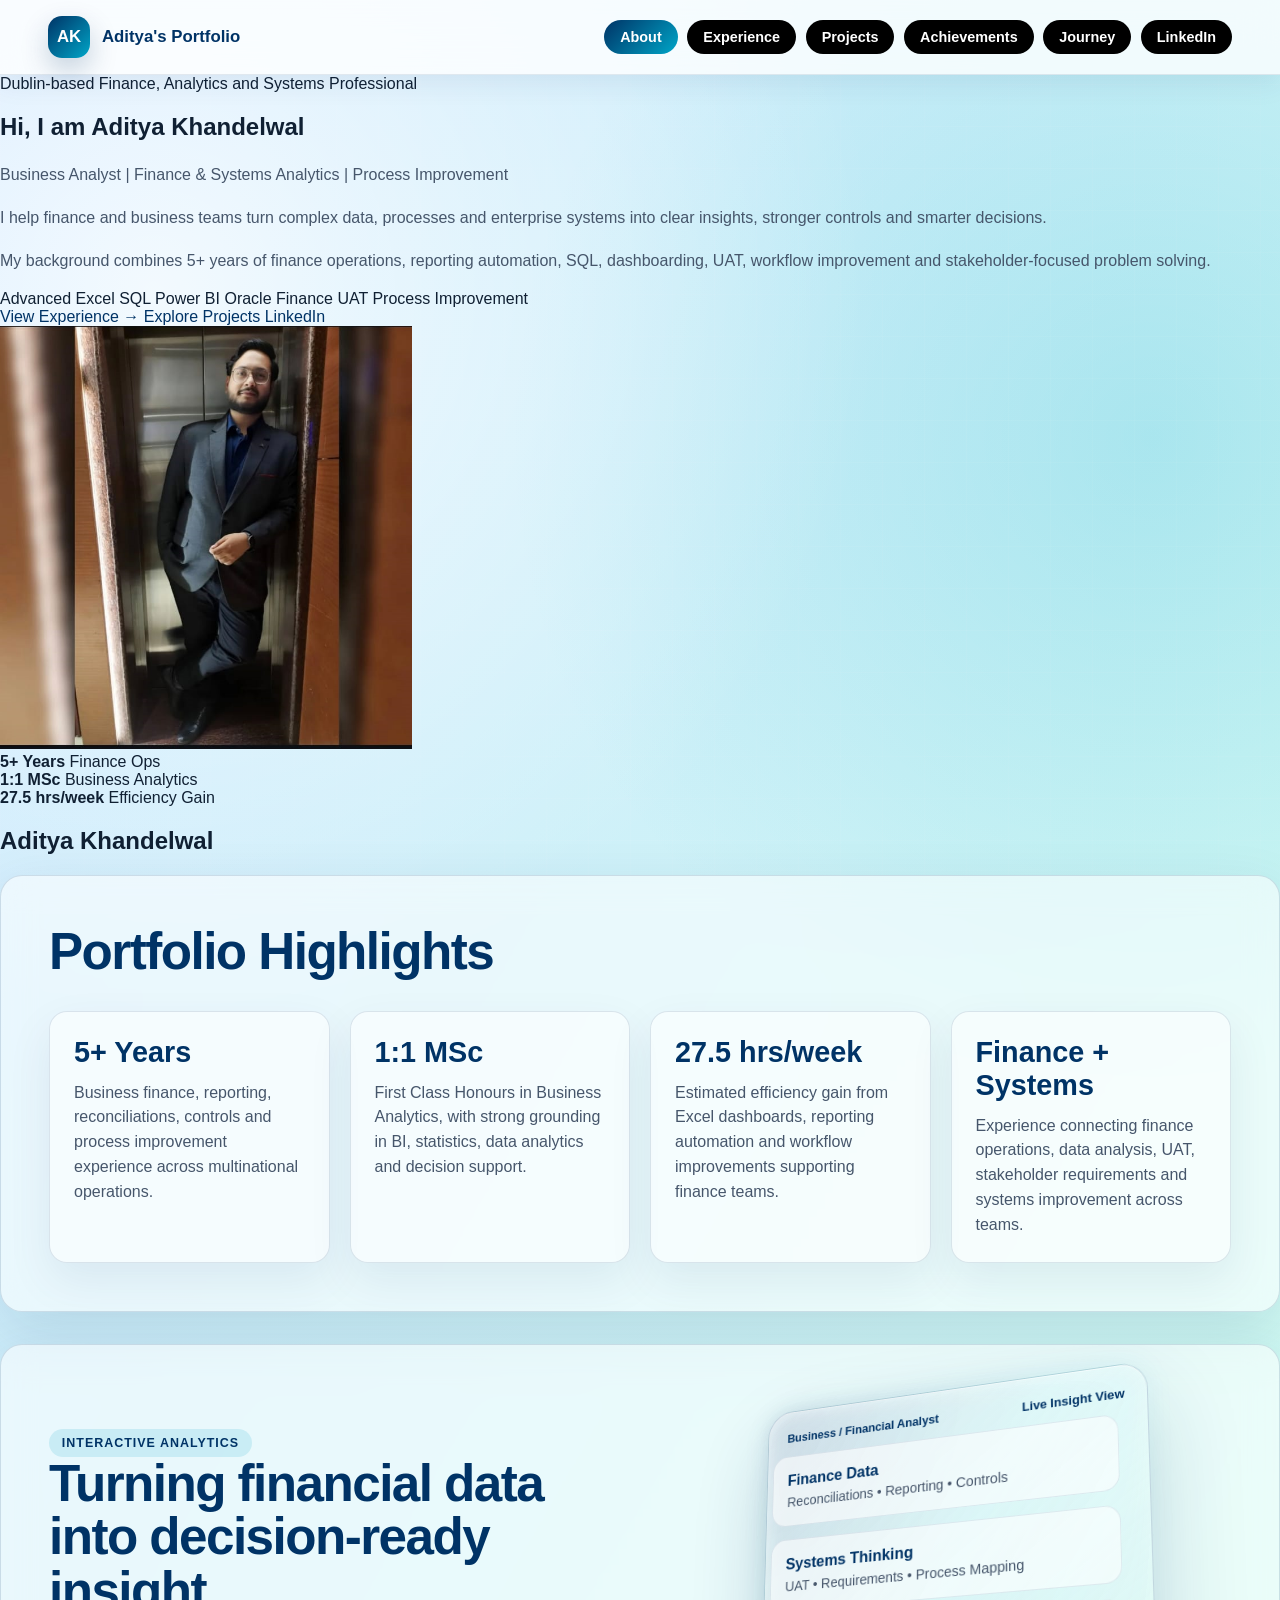
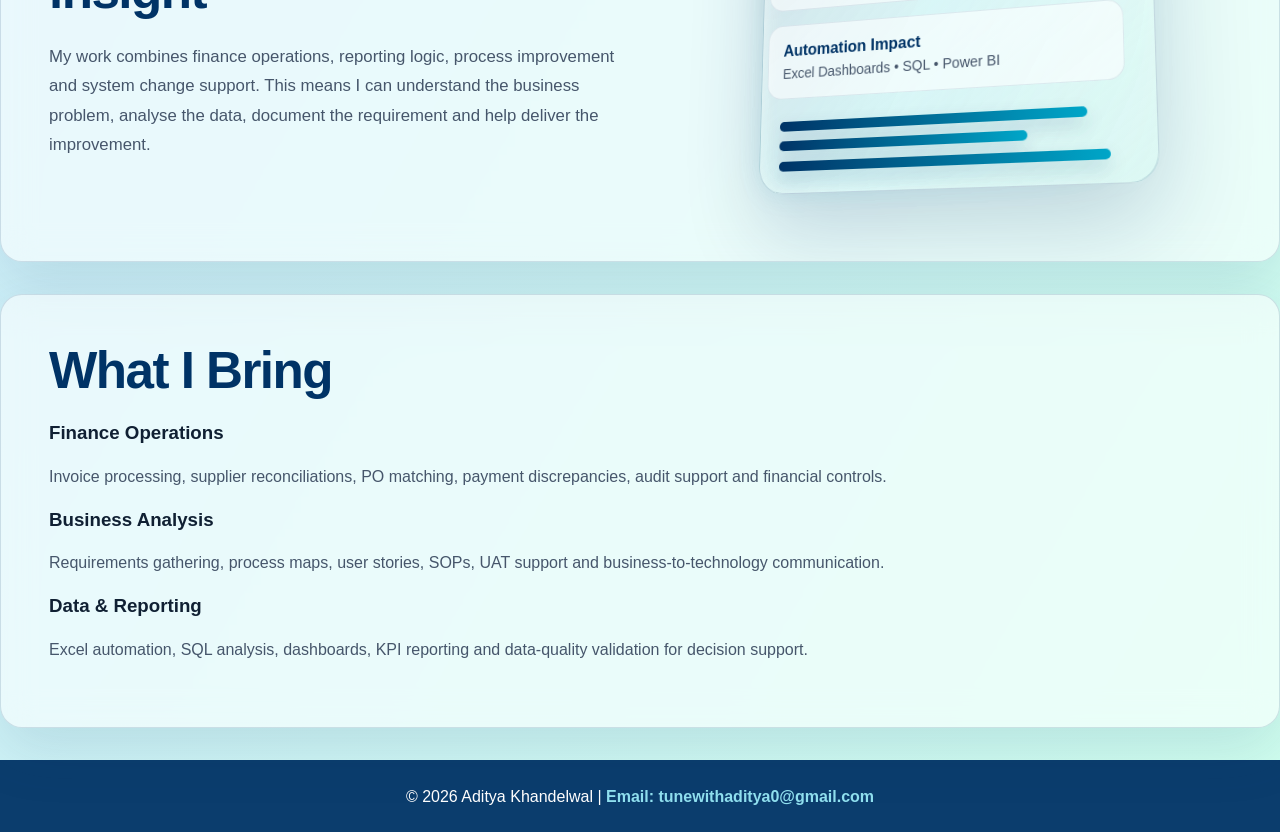
==== commit ff197595: "Redesign homepage hero with animated gradient profile section" ====
--- a/index.html
+++ b/index.html
@@ -22,38 +22,79 @@
   </header>
 
   <main>
-    <section class="hero reveal">
-      <div class="hero-text">
-        <span class="eyebrow">Dublin-based finance, analytics and systems professional</span>
-        <h1 class="hero-title">Hi, I am <span>Aditya Khandelwal</span></h1>
-        <p><strong>Business Analyst | Finance & Systems Analytics | Decision Support & Process Improvement</strong></p>
-        <p>
-          I help finance and business teams turn complex data, processes and enterprise systems into clear insights,
-          better controls and smarter decisions. My background combines 5+ years of finance operations experience with
-          business analytics, SQL, reporting, dashboarding and workflow improvement.
-        </p>
-        <p>
-          I am currently focused on opportunities in Business Analysis, Finance Analytics, FP&A, P2P/AP Operations,
-          Data & Reporting, and Systems Analysis where accuracy, process improvement and stakeholder communication matter.
-        </p>
-        <div class="chip-row" aria-label="Key skills">
-          <span class="chip">Advanced Excel</span>
-          <span class="chip">SQL</span>
-          <span class="chip">Power BI</span>
-          <span class="chip">Oracle Finance</span>
-          <span class="chip">Process Improvement</span>
-          <span class="chip">UAT & Documentation</span>
-        </div>
-        <div class="cta-row">
-          <a class="button-link" href="experience.html">View Experience</a>
-          <a class="button-link secondary-link" href="research-paper.html">Explore Projects</a>
-        </div>
+    <section class="hero-premium reveal">
+  <div class="hero-premium-copy">
+    <span class="hero-eyebrow">Dublin-based Finance, Analytics and Systems Professional</span>
+
+    <h1 class="hero-premium-title">
+      <span class="hero-title-line">Hi, I am</span>
+      <span class="hero-gradient-name">Aditya Khandelwal</span>
+    </h1>
+
+    <p class="hero-role-line">
+      Business Analyst <span>|</span> Finance & Systems Analytics <span>|</span> Process Improvement
+    </p>
+
+    <p class="hero-premium-text">
+      I help finance and business teams turn complex data, processes and enterprise systems
+      into clear insights, stronger controls and smarter decisions.
+    </p>
+
+    <p class="hero-premium-text">
+      My background combines 5+ years of finance operations, reporting automation, SQL,
+      dashboarding, UAT, workflow improvement and stakeholder-focused problem solving.
+    </p>
+
+    <div class="hero-skill-strip">
+      <span>Advanced Excel</span>
+      <span>SQL</span>
+      <span>Power BI</span>
+      <span>Oracle Finance</span>
+      <span>UAT</span>
+      <span>Process Improvement</span>
+    </div>
+
+    <div class="hero-premium-actions">
+      <a class="hero-btn hero-btn-primary" href="experience.html">
+        View Experience
+        <span>→</span>
+      </a>
+
+      <a class="hero-btn hero-btn-secondary" href="research-paper.html">
+        Explore Projects
+      </a>
+
+      <a class="hero-btn hero-btn-linkedin" href="https://www.linkedin.com/in/aditya-khandelwal1402" target="_blank" rel="noopener">
+        LinkedIn
+      </a>
+    </div>
+  </div>
+
+  <div class="hero-premium-visual">
+    <div class="profile-orbit-card" id="profileOrbitCard">
+      <div class="orbit-ring"></div>
+
+      <img src="profile picture.png" alt="Aditya Khandelwal" class="premium-profile-img" />
+
+      <div class="floating-badge badge-one">
+        <strong>5+ Years</strong>
+        <span>Finance Ops</span>
       </div>
-      <div class="hero-image">
-        <img src="profile picture.png" alt="Aditya Khandelwal" />
-        <h2>Aditya Khandelwal</h2>
+
+      <div class="floating-badge badge-two">
+        <strong>1:1 MSc</strong>
+        <span>Business Analytics</span>
       </div>
-    </section>
+
+      <div class="floating-badge badge-three">
+        <strong>27.5 hrs/week</strong>
+        <span>Efficiency Gain</span>
+      </div>
+    </div>
+
+    <h2 class="profile-name-caption">Aditya Khandelwal</h2>
+  </div>
+</section>
 
  <section class="section reveal">
   <h2>Portfolio Highlights</h2>
--- a/styles.css
+++ b/styles.css
@@ -1,45 +1,292 @@
+
+
 :root {
-  --bg-start: #cde7ff;
-  --bg-end: #d0ffef;
-  --ink: #0f172a;
-  --muted: #475569;
-  --panel: rgba(255, 255, 255, 0.38);
-  --panel-strong: rgba(255, 255, 255, 0.72);
-  --line: rgba(15, 23, 42, 0.10);
-  --accent: #003366;
-  --accent-2: #0284c7;
-  --accent-soft: rgba(2, 132, 199, 0.12);
-  --shadow: 0 20px 60px rgba(15, 23, 42, 0.12);
+  --primary: #003366;
+  --primary-dark: #002244;
+  --accent: #00a6c8;
+  --accent-soft: rgba(0, 166, 200, 0.14);
+  --text: #102033;
+  --muted: #46566b;
+  --card: rgba(255, 255, 255, 0.56);
+  --border: rgba(0, 51, 102, 0.14);
+  --shadow: 0 22px 60px rgba(0, 51, 102, 0.12);
   --radius: 22px;
 }
 
-* { box-sizing: border-box; }
-html { scroll-behavior: smooth; }
+/* Base */
+
+* {
+  box-sizing: border-box;
+}
+
+html {
+  scroll-behavior: smooth;
+}
+
 body {
   margin: 0;
   min-height: 100vh;
+  font-family: "Segoe UI", Tahoma, Geneva, Verdana, sans-serif;
+  color: var(--text);
   background:
-    radial-gradient(circle at top left, rgba(255,255,255,.55), transparent 34rem),
-    radial-gradient(circle at bottom right, rgba(2,132,199,.16), transparent 30rem),
-    linear-gradient(to right, var(--bg-start), var(--bg-end));
-  font-family: 'Segoe UI', Tahoma, Geneva, Verdana, sans-serif;
-  color: var(--ink);
+    radial-gradient(circle at 12% 12%, rgba(255, 255, 255, 0.75), transparent 30%),
+    radial-gradient(circle at 90% 18%, rgba(0, 166, 200, 0.18), transparent 28%),
+    linear-gradient(120deg, #cde7ff 0%, #d0ffef 100%);
   overflow-x: hidden;
 }
 
-body::before, body::after {
+body::before {
   content: "";
   position: fixed;
-  width: 20rem;
-  height: 20rem;
+  inset: 0;
+  background:
+    linear-gradient(rgba(255,255,255,0.18) 1px, transparent 1px),
+    linear-gradient(90deg, rgba(255,255,255,0.16) 1px, transparent 1px);
+  background-size: 42px 42px;
+  pointer-events: none;
+  opacity: 0.28;
+  z-index: -1;
+}
+
+a {
+  color: var(--primary);
+  text-decoration: none;
+}
+
+a:hover {
+  text-decoration: underline;
+}
+
+p {
+  color: var(--muted);
+  line-height: 1.7;
+}
+
+img {
+  max-width: 100%;
+}
+
+/* Scroll Progress Bar */
+
+.progress-bar {
+  position: fixed;
+  top: 0;
+  left: 0;
+  height: 4px;
+  width: 0%;
+  background: linear-gradient(90deg, var(--primary), var(--accent));
+  z-index: 9999;
+  box-shadow: 0 0 18px rgba(0, 166, 200, 0.45);
+}
+
+/* Header and Navigation */
+
+.site-header {
+  position: sticky;
+  top: 0;
+  z-index: 1000;
+  display: flex;
+  justify-content: space-between;
+  align-items: center;
+  gap: 1.5rem;
+  padding: 1rem 3rem;
+  background: rgba(255, 255, 255, 0.78);
+  backdrop-filter: blur(18px);
+  border-bottom: 1px solid rgba(0, 51, 102, 0.1);
+  box-shadow: 0 8px 28px rgba(0, 51, 102, 0.08);
+}
+
+.brand {
+  display: flex;
+  align-items: center;
+  gap: 0.75rem;
+  font-weight: 800;
+  color: var(--primary);
+  font-size: 1.05rem;
+  white-space: nowrap;
+}
+
+.brand-mark {
+  display: grid;
+  place-items: center;
+  width: 42px;
+  height: 42px;
+  border-radius: 14px;
+  color: #ffffff;
+  background: linear-gradient(135deg, var(--primary), var(--accent));
+  box-shadow: 0 12px 28px rgba(0, 51, 102, 0.22);
+}
+
+nav {
+  display: flex;
+  flex-wrap: wrap;
+  justify-content: flex-end;
+  gap: 0.6rem;
+}
+
+.nav-link {
+  padding: 0.55rem 1rem;
+  background: #000000;
+  color: #ffffff;
+  border-radius: 999px;
+  font-weight: 700;
+  font-size: 0.9rem;
+  transition: transform 0.28s ease, background 0.28s ease, box-shadow 0.28s ease;
+}
+
+.nav-link:hover {
+  background: var(--primary);
+  transform: translateY(-3px);
+  text-decoration: none;
+  box-shadow: 0 14px 32px rgba(0, 51, 102, 0.2);
+}
+
+.nav-link.active {
+  background: linear-gradient(135deg, var(--primary), var(--accent));
+}
+
+/* Layout */
+
+.page-wrap {
+  width: min(1180px, 92%);
+  margin: 0 auto;
+  padding: 3rem 0;
+}
+
+.content,
+.section {
+  background: var(--card);
+  border: 1px solid var(--border);
+  border-radius: var(--radius);
+  box-shadow: var(--shadow);
+  backdrop-filter: blur(16px);
+  padding: clamp(1.6rem, 4vw, 3rem);
+  margin-bottom: 2rem;
+}
+
+.section h2,
+.content h1,
+.content h2 {
+  color: var(--primary);
+}
+
+.content h1 {
+  font-size: clamp(2.2rem, 6vw, 4.4rem);
+  line-height: 1.02;
+  margin: 0.65rem 0 1rem;
+  letter-spacing: -0.04em;
+}
+
+.content h2,
+.section h2 {
+  font-size: clamp(1.9rem, 4vw, 3.2rem);
+  line-height: 1.08;
+  margin: 0 0 1.5rem;
+  letter-spacing: -0.03em;
+}
+
+.content p {
+  max-width: 850px;
+  font-size: 1.05rem;
+}
+
+.eyebrow {
+  display: inline-flex;
+  align-items: center;
+  gap: 0.45rem;
+  padding: 0.42rem 0.8rem;
+  border-radius: 999px;
+  background: var(--accent-soft);
+  color: var(--primary);
+  font-weight: 800;
+  font-size: 0.78rem;
+  letter-spacing: 0.08em;
+  text-transform: uppercase;
+}
+
+/* Hero Section */
+
+.hero {
+  display: grid;
+  grid-template-columns: 1.4fr 0.8fr;
+  gap: 2.5rem;
+  align-items: center;
+}
+
+.hero-text p {
+  font-size: 1.06rem;
+}
+
+.hero-actions {
+  display: flex;
+  flex-wrap: wrap;
+  gap: 0.9rem;
+  margin-top: 1.5rem;
+}
+
+.btn {
+  display: inline-flex;
+  align-items: center;
+  justify-content: center;
+  padding: 0.85rem 1.2rem;
+  border-radius: 999px;
+  font-weight: 800;
+  border: 1px solid var(--border);
+  transition: transform 0.28s ease, box-shadow 0.28s ease, background 0.28s ease;
+}
+
+.btn-primary {
+  background: linear-gradient(135deg, var(--primary), var(--accent));
+  color: #ffffff;
+  box-shadow: 0 16px 38px rgba(0, 51, 102, 0.22);
+}
+
+.btn-secondary {
+  background: rgba(255, 255, 255, 0.65);
+  color: var(--primary);
+}
+
+.btn:hover {
+  transform: translateY(-4px);
+  text-decoration: none;
+  box-shadow: 0 22px 50px rgba(0, 51, 102, 0.18);
+}
+
+.hero-image {
+  text-align: center;
+}
+
+.profile-card {
+  background: rgba(255, 255, 255, 0.58);
+  border: 1px solid var(--border);
+  border-radius: 28px;
+  padding: 1.5rem;
+  box-shadow: var(--shadow);
+  transform-style: preserve-3d;
+  transition: transform 0.35s ease, box-shadow 0.35s ease;
+}
+
+.profile-card:hover {
+  transform: translateY(-10px) rotateX(4deg) rotateY(-4deg);
+  box-shadow: 0 35px 85px rgba(0, 51, 102, 0.18);
+}
+
+.profile-card img {
+  width: 230px;
+  height: 230px;
+  object-fit: cover;
   border-radius: 50%;
-  filter: blur(60px);
-  opacity: .28;
-  z-index: -1;
-  animation: floatBlob 14s ease-in-out infinite alternate;
-}
-body::before { background: #90e0ef; top: 8%; left: -6rem; }
-body::after { background: #bde0fe; bottom: 8%; right: -5rem; animation-delay: -5s; }
+  border: 5px solid var(--primary);
+  box-shadow: 0 20px 45px rgba(0, 51, 102, 0.18);
+}
+
+.profile-card h2,
+.profile-card h1 {
+  color: var(--primary);
+  margin-bottom: 0.25rem;
+}
+
+/* Portfolio Highlight Cards */
 
 .highlight-grid {
   display: grid;
@@ -49,11 +296,11 @@
 }
 
 .highlight-card {
-  background: rgba(255, 255, 255, 0.46);
+  background: rgba(255, 255, 255, 0.55);
   border: 1px solid rgba(0, 51, 102, 0.12);
   border-radius: 18px;
   padding: 1.5rem;
-  min-height: 150px;
+  min-height: 165px;
   box-shadow: 0 18px 45px rgba(0, 51, 102, 0.08);
   transition: transform 0.35s ease, box-shadow 0.35s ease, border-color 0.35s ease;
   transform-style: preserve-3d;
@@ -61,13 +308,15 @@
 
 .highlight-card h3 {
   font-size: 1.8rem;
-  margin-bottom: 0.6rem;
-  color: #003366;
+  margin: 0 0 0.7rem;
+  color: var(--primary);
 }
 
 .highlight-card p {
-  color: #46566b;
+  margin: 0;
+  color: var(--muted);
   line-height: 1.55;
+  font-size: 1rem;
 }
 
 .highlight-card:hover {
@@ -75,6 +324,59 @@
   box-shadow: 0 26px 70px rgba(0, 51, 102, 0.16);
   border-color: rgba(0, 51, 102, 0.25);
 }
+
+/* Skills and Cards */
+
+.skill-grid,
+.card-grid {
+  display: grid;
+  grid-template-columns: repeat(3, 1fr);
+  gap: 1.25rem;
+  margin-top: 1.5rem;
+}
+
+.skill-card,
+.info-card,
+.project-card {
+  background: rgba(255, 255, 255, 0.55);
+  border: 1px solid var(--border);
+  border-radius: 18px;
+  padding: 1.35rem;
+  box-shadow: 0 16px 42px rgba(0, 51, 102, 0.08);
+  transition: transform 0.3s ease, box-shadow 0.3s ease;
+}
+
+.skill-card:hover,
+.info-card:hover,
+.project-card:hover {
+  transform: translateY(-8px);
+  box-shadow: 0 28px 65px rgba(0, 51, 102, 0.15);
+}
+
+.skill-card h3,
+.info-card h3,
+.project-card h3 {
+  color: var(--primary);
+  margin-top: 0;
+}
+
+.tag-row {
+  display: flex;
+  flex-wrap: wrap;
+  gap: 0.55rem;
+  margin-top: 1rem;
+}
+
+.tag {
+  padding: 0.4rem 0.7rem;
+  border-radius: 999px;
+  background: rgba(0, 51, 102, 0.08);
+  color: var(--primary);
+  font-weight: 700;
+  font-size: 0.82rem;
+}
+
+/* 3D Scroll Analytics Panel */
 
 .scroll-3d-section {
   display: grid;
@@ -87,13 +389,13 @@
 
 .scroll-3d-copy h2 {
   font-size: clamp(2rem, 4vw, 3.4rem);
-  color: #003366;
+  color: var(--primary);
   line-height: 1.05;
 }
 
 .scroll-3d-copy p {
   font-size: 1.05rem;
-  color: #405166;
+  color: var(--muted);
   line-height: 1.75;
 }
 
@@ -136,8 +438,8 @@
   justify-content: space-between;
   gap: 1rem;
   font-size: 0.82rem;
-  color: #003366;
-  font-weight: 700;
+  color: var(--primary);
+  font-weight: 800;
   margin-bottom: 1.4rem;
 }
 
@@ -152,13 +454,13 @@
 
 .panel-metric strong {
   display: block;
-  color: #003366;
+  color: var(--primary);
   font-size: 1.05rem;
   margin-bottom: 0.25rem;
 }
 
 .panel-metric span {
-  color: #4c5f75;
+  color: var(--muted);
   font-size: 0.92rem;
 }
 
@@ -172,323 +474,987 @@
   display: block;
   height: 10px;
   border-radius: 999px;
-  background: linear-gradient(90deg, #003366, #00a6c8);
+  background: linear-gradient(90deg, var(--primary), var(--accent));
   box-shadow: 0 8px 18px rgba(0, 51, 102, 0.18);
 }
 
-@media (max-width: 950px) {
-  .highlight-grid {
-    grid-template-columns: repeat(2, 1fr);
-  }
-
-  .scroll-3d-section {
-    grid-template-columns: 1fr;
-  }
-}
-
-@media (max-width: 620px) {
-  .highlight-grid {
-    grid-template-columns: 1fr;
-  }
-
-  .insight-panel {
-    transform: none;
-  }
-}
-
-.progress-bar {
-  position: fixed;
-  top: 0;
-  left: 0;
-  height: 4px;
-  width: 0%;
-  background: linear-gradient(90deg, var(--accent), var(--accent-2));
-  z-index: 999;
-}
-
-header.site-header {
-  position: sticky;
-  top: 0;
-  z-index: 50;
-  display: flex;
-  justify-content: space-between;
-  align-items: center;
+/* Timeline / Journey */
+
+.timeline {
+  position: relative;
+  display: grid;
   gap: 1.25rem;
-  padding: 1rem 2rem;
-  background: rgba(255, 255, 255, 0.72);
-  backdrop-filter: blur(16px);
-  box-shadow: 0 8px 30px rgba(15,23,42,.08);
-  border-bottom: 1px solid var(--line);
-}
-
-.brand {
-  display: flex;
-  align-items: center;
-  gap: .75rem;
-  font-weight: 800;
-  color: #1f2937;
-  letter-spacing: -.02em;
-}
-.brand-mark {
-  display: grid;
-  place-items: center;
-  width: 38px;
-  height: 38px;
-  border-radius: 12px;
-  color: #fff;
-  background: linear-gradient(135deg, #000, var(--accent));
-  box-shadow: 0 10px 25px rgba(0, 51, 102, .25);
-}
-
-nav {
-  display: flex;
-  align-items: center;
-  justify-content: flex-end;
-  flex-wrap: wrap;
-  gap: .6rem;
-}
-.nav-link, .button-link, button.nav-link {
-  border: none;
-  border-radius: 999px;
-  padding: .62rem 1rem;
-  background: #000;
-  color: #fff;
-  font-weight: 700;
-  text-decoration: none;
-  font-size: .9rem;
-  cursor: pointer;
-  transition: transform .25s ease, box-shadow .25s ease, background-color .25s ease;
-  display: inline-flex;
-  align-items: center;
-  gap: .4rem;
-}
-.nav-link:hover, .button-link:hover {
-  transform: translateY(-2px);
-  background: var(--accent);
-  box-shadow: 0 10px 24px rgba(0, 51, 102, .22);
-}
-.nav-link.active { background: var(--accent); }
-
-main, .page-wrap {
-  width: min(1120px, calc(100% - 2rem));
-  margin: 0 auto;
-  padding: 2.25rem 0 3.5rem;
-}
-
-.hero, .content, .section, .card {
-  background: var(--panel);
-  border: 1px solid rgba(255, 255, 255, .55);
-  box-shadow: var(--shadow);
-  backdrop-filter: blur(14px);
-  border-radius: var(--radius);
-}
-
-.hero {
-  display: grid;
-  grid-template-columns: 1fr 320px;
-  align-items: center;
-  gap: 2rem;
-  padding: clamp(1.5rem, 4vw, 3rem);
-  margin: 2.5rem auto;
-}
-
-.eyebrow {
-  display: inline-flex;
-  align-items: center;
-  gap: .5rem;
-  padding: .45rem .8rem;
-  border-radius: 999px;
-  background: var(--accent-soft);
-  color: var(--accent);
-  font-weight: 800;
-  font-size: .86rem;
-}
-
-h1, h2, h3 { margin-top: 0; letter-spacing: -.03em; }
-h1 { font-size: clamp(2.2rem, 6vw, 4rem); line-height: 1.02; margin-bottom: .8rem; }
-h2 { font-size: clamp(1.7rem, 3.5vw, 2.4rem); margin-bottom: 1rem; }
-h3 { font-size: 1.2rem; margin-bottom: .45rem; }
-p { color: var(--muted); line-height: 1.75; }
-strong { color: var(--ink); }
-
-.hero-title span {
-  background: linear-gradient(90deg, #000, var(--accent), var(--accent-2));
-  -webkit-background-clip: text;
-  background-clip: text;
-  color: transparent;
-}
-
-.hero-image { text-align: center; }
-.hero-image img {
-  width: min(250px, 70vw);
-  aspect-ratio: 1/1;
-  object-fit: cover;
-  border-radius: 50%;
-  border: 5px solid var(--accent);
-  box-shadow: 0 25px 60px rgba(0, 51, 102, .22);
-  transition: transform .4s ease, box-shadow .4s ease;
-}
-.hero-image img:hover {
-  transform: translateY(-6px) rotate(1deg) scale(1.02);
-  box-shadow: 0 35px 80px rgba(0, 51, 102, .28);
-}
-
-.cta-row, .chip-row, .stats-grid, .grid {
-  display: flex;
-  flex-wrap: wrap;
-  gap: .8rem;
-}
-.cta-row { margin-top: 1.25rem; }
-.secondary-link {
-  background: rgba(255,255,255,.70);
-  color: var(--accent);
-  border: 1px solid var(--line);
-}
-
-.chip {
-  padding: .55rem .8rem;
-  border-radius: 999px;
-  background: rgba(255,255,255,.58);
-  border: 1px solid var(--line);
-  font-weight: 700;
-  color: #1e293b;
-  transition: transform .25s ease, background .25s ease;
-}
-.chip:hover { transform: translateY(-2px); background: #fff; }
-
-.stats-grid { margin-top: 1.5rem; }
-.stat {
-  min-width: 150px;
-  flex: 1;
-  padding: 1rem;
-  border-radius: 18px;
-  background: rgba(255,255,255,.52);
-  border: 1px solid var(--line);
-}
-.stat strong { display: block; font-size: 1.45rem; color: var(--accent); }
-.stat span { color: var(--muted); font-size: .92rem; }
-
-.content, .section { padding: clamp(1.35rem, 4vw, 2.5rem); margin: 2rem 0; }
-.section h2 { color: var(--accent); }
-.grid { align-items: stretch; }
-.card {
-  flex: 1 1 290px;
-  padding: 1.4rem;
-  transition: transform .28s ease, box-shadow .28s ease, background .28s ease;
-}
-.card:hover {
-  transform: translateY(-6px);
-  background: var(--panel-strong);
-  box-shadow: 0 28px 70px rgba(15, 23, 42, .16);
-}
-.card ul { padding-left: 1.15rem; color: var(--muted); line-height: 1.7; }
-.card li { margin-bottom: .5rem; }
-.meta { color: var(--accent); font-weight: 800; font-size: .9rem; margin-bottom: .5rem; }
-
-.timeline { position: relative; padding-left: 1.25rem; }
+}
+
 .timeline::before {
   content: "";
   position: absolute;
-  left: 0;
-  top: .35rem;
+  left: 18px;
+  top: 8px;
+  bottom: 8px;
   width: 3px;
-  height: calc(100% - .7rem);
-  border-radius: 99px;
-  background: linear-gradient(var(--accent), var(--accent-2));
-}
-.timeline-item { position: relative; padding: .2rem 0 1.4rem 1.2rem; }
+  border-radius: 999px;
+  background: linear-gradient(var(--primary), var(--accent));
+  opacity: 0.32;
+}
+
+.timeline-item {
+  position: relative;
+  margin-left: 3rem;
+  padding: 1.4rem 1.5rem;
+  background: rgba(255,255,255,0.58);
+  border: 1px solid var(--border);
+  border-radius: 18px;
+  box-shadow: 0 16px 42px rgba(0, 51, 102, 0.08);
+  transition: transform 0.3s ease, box-shadow 0.3s ease;
+}
+
 .timeline-item::before {
   content: "";
   position: absolute;
-  left: -1.48rem;
-  top: .45rem;
-  width: .8rem;
-  height: .8rem;
+  left: -2.55rem;
+  top: 1.5rem;
+  width: 16px;
+  height: 16px;
   border-radius: 50%;
-  background: #fff;
-  border: 3px solid var(--accent);
-}
-
-.accordion {
-  width: 100%;
-  text-align: left;
-  padding: 1rem 1.1rem;
-  border: 1px solid var(--line);
-  border-radius: 16px;
-  background: rgba(255,255,255,.58);
-  color: var(--ink);
-  font-weight: 800;
-  cursor: pointer;
-  margin-top: .8rem;
-}
-.accordion-panel { display: none; padding: .2rem 1rem 1rem; }
-.accordion-panel.open { display: block; }
-
-.cert-icons { display: grid; gap: 1rem; }
+  background: linear-gradient(135deg, var(--primary), var(--accent));
+  box-shadow: 0 0 0 6px rgba(0, 166, 200, 0.12);
+}
+
+.timeline-item:hover {
+  transform: translateX(8px);
+  box-shadow: 0 26px 70px rgba(0, 51, 102, 0.14);
+}
+
+.timeline-item h2,
+.timeline-item h3 {
+  margin: 0 0 0.7rem;
+  color: var(--primary);
+}
+
+/* Certifications */
+
+.cert-icons {
+  display: grid;
+  gap: 1rem;
+  margin-top: 1.25rem;
+}
+
 .cert-entry {
   display: flex;
+  align-items: center;
   gap: 1rem;
-  align-items: center;
   padding: 1rem;
-  border-radius: 18px;
-  background: rgba(255,255,255,.5);
-  border: 1px solid var(--line);
-}
+  background: rgba(255,255,255,0.56);
+  border: 1px solid var(--border);
+  border-radius: 16px;
+  position: relative;
+  box-shadow: 0 12px 34px rgba(0, 51, 102, 0.08);
+}
+
 .cert-entry img {
   width: 48px;
   height: 48px;
   object-fit: cover;
-  border-radius: 14px;
   cursor: pointer;
-  transition: transform .25s ease;
-}
-.cert-entry img:hover { transform: scale(1.08) rotate(-2deg); }
+  border-radius: 12px;
+  transition: transform 0.3s ease;
+}
+
+.cert-entry img:hover {
+  transform: scale(1.12) rotate(-3deg);
+}
+
+.tooltip {
+  visibility: hidden;
+  opacity: 0;
+  position: absolute;
+  top: -34px;
+  left: 1rem;
+  background: var(--primary);
+  color: #ffffff;
+  padding: 0.35rem 0.65rem;
+  border-radius: 8px;
+  font-size: 0.75rem;
+  transition: opacity 0.25s ease;
+}
+
+.cert-entry:hover .tooltip {
+  visibility: visible;
+  opacity: 1;
+}
+
+/* Modal */
+
 .modal {
   display: none;
   position: fixed;
+  z-index: 10000;
   inset: 0;
-  z-index: 100;
   padding: 5rem 1rem;
-  background: rgba(0,0,0,.78);
-}
+  overflow: auto;
+  background: rgba(0,0,0,0.78);
+  backdrop-filter: blur(10px);
+}
+
 .modal-content {
   display: block;
-  max-width: min(92vw, 900px);
+  max-width: min(900px, 92vw);
   max-height: 82vh;
   margin: auto;
-  border-radius: 14px;
-}
+  border-radius: 18px;
+  box-shadow: 0 30px 90px rgba(0,0,0,0.45);
+}
+
 .close {
   position: fixed;
-  top: 1.5rem;
+  top: 2rem;
   right: 2rem;
-  color: white;
-  font-size: 2.5rem;
+  color: #ffffff;
+  font-size: 2.6rem;
   font-weight: 800;
   cursor: pointer;
 }
 
+/* Footer */
+
 footer {
   text-align: center;
-  padding: 1.25rem;
-  background: rgba(0, 51, 102, .95);
-  color: white;
-}
-footer a { color: #90e0ef; text-decoration: none; font-weight: 700; }
-
-.reveal { opacity: 0; transform: translateY(24px); transition: opacity .7s ease, transform .7s ease; }
-.reveal.visible { opacity: 1; transform: translateY(0); }
-
-@keyframes floatBlob { from { transform: translate3d(0,0,0) scale(1); } to { transform: translate3d(40px, -35px, 0) scale(1.08); } }
-
-@media (max-width: 820px) {
-  header.site-header { align-items: flex-start; flex-direction: column; padding: 1rem; }
-  nav { justify-content: flex-start; }
-  .hero { grid-template-columns: 1fr; text-align: left; }
-  .hero-image { order: -1; }
-}
+  padding: 1.4rem 1rem;
+  background: rgba(0, 51, 102, 0.95);
+  color: #ffffff;
+  margin-top: 2rem;
+}
+
+footer p {
+  margin: 0;
+  color: #ffffff;
+}
+
+footer a {
+  color: #90e0ef;
+  font-weight: 700;
+}
+
+/* Reveal Animations */
+
+.reveal {
+  opacity: 0;
+  transform: translateY(28px);
+  transition: opacity 0.8s ease, transform 0.8s ease;
+}
+
+.reveal.visible {
+  opacity: 1;
+  transform: translateY(0);
+}
+
+.float-in-left {
+  animation: floatInLeft 1s ease both;
+}
+
+.float-in-right {
+  animation: floatInRight 1s ease both;
+}
+
+@keyframes floatInLeft {
+  from {
+    opacity: 0;
+    transform: translateX(-45px);
+  }
+
+  to {
+    opacity: 1;
+    transform: translateX(0);
+  }
+}
+
+@keyframes floatInRight {
+  from {
+    opacity: 0;
+    transform: translateX(45px);
+  }
+
+  to {
+    opacity: 1;
+    transform: translateX(0);
+  }
+}
+
+/* Accessibility */
 
 @media (prefers-reduced-motion: reduce) {
-  *, *::before, *::after { animation: none !important; transition: none !important; scroll-behavior: auto !important; }
-  .reveal { opacity: 1; transform: none; }
-}
+  * {
+    animation: none !important;
+    transition: none !important;
+    scroll-behavior: auto !important;
+  }
+
+  .reveal {
+    opacity: 1;
+    transform: none;
+  }
+
+  .insight-panel {
+    transform: none !important;
+  }
+}
+
+/* Responsive Design */
+
+@media (max-width: 1050px) {
+  .site-header {
+    padding: 1rem 1.5rem;
+    align-items: flex-start;
+    flex-direction: column;
+  }
+
+  nav {
+    justify-content: flex-start;
+  }
+
+  .hero {
+    grid-template-columns: 1fr;
+  }
+
+  .highlight-grid {
+    grid-template-columns: repeat(2, 1fr);
+  }
+
+  .scroll-3d-section {
+    grid-template-columns: 1fr;
+  }
+
+  .skill-grid,
+  .card-grid {
+    grid-template-columns: repeat(2, 1fr);
+  }
+}
+
+@media (max-width: 680px) {
+  .page-wrap {
+    width: 94%;
+    padding: 1.5rem 0;
+  }
+
+  .site-header {
+    padding: 1rem;
+  }
+
+  nav {
+    width: 100%;
+  }
+
+  .nav-link {
+    flex: 1 1 auto;
+    text-align: center;
+    font-size: 0.82rem;
+    padding: 0.55rem 0.8rem;
+  }
+
+  .content,
+  .section {
+    padding: 1.35rem;
+    border-radius: 18px;
+  }
+
+  .highlight-grid,
+  .skill-grid,
+  .card-grid {
+    grid-template-columns: 1fr;
+  }
+
+  .highlight-card {
+    min-height: auto;
+  }
+
+  .profile-card img {
+    width: 180px;
+    height: 180px;
+  }
+
+  .scroll-3d-stage {
+    min-height: 320px;
+  }
+
+  .insight-panel {
+    transform: none;
+  }
+
+  .timeline::before {
+    left: 10px;
+  }
+
+  .timeline-item {
+    margin-left: 2rem;
+    padding: 1.1rem;
+  }
+
+  .timeline-item::before {
+    left: -1.95rem;
+  }
+
+  .cert-entry {
+    align-items: flex-start;
+  }
+}
+
+/* Project Cards and Attractive Buttons */
+
+.project-showcase-grid {
+  display: grid;
+  grid-template-columns: 1fr;
+  gap: 2rem;
+}
+
+.portfolio-project-card {
+  position: relative;
+  overflow: hidden;
+  background:
+    linear-gradient(145deg, rgba(255, 255, 255, 0.82), rgba(210, 245, 239, 0.55)),
+    radial-gradient(circle at top right, rgba(0, 166, 200, 0.18), transparent 35%);
+  border: 1px solid rgba(0, 51, 102, 0.14);
+  border-radius: 26px;
+  padding: clamp(1.4rem, 4vw, 2.4rem);
+  box-shadow: 0 24px 70px rgba(0, 51, 102, 0.12);
+  transition: transform 0.35s ease, box-shadow 0.35s ease, border-color 0.35s ease;
+}
+
+.portfolio-project-card::before {
+  content: "";
+  position: absolute;
+  top: -120px;
+  right: -120px;
+  width: 260px;
+  height: 260px;
+  background: radial-gradient(circle, rgba(0, 166, 200, 0.28), transparent 68%);
+  pointer-events: none;
+}
+
+.portfolio-project-card:hover {
+  transform: translateY(-10px);
+  box-shadow: 0 34px 90px rgba(0, 51, 102, 0.18);
+  border-color: rgba(0, 51, 102, 0.26);
+}
+
+.project-card-top {
+  display: flex;
+  justify-content: space-between;
+  gap: 1rem;
+  flex-wrap: wrap;
+  align-items: center;
+  margin-bottom: 1.2rem;
+}
+
+.project-pill {
+  display: inline-flex;
+  align-items: center;
+  padding: 0.45rem 0.85rem;
+  border-radius: 999px;
+  background: rgba(0, 51, 102, 0.09);
+  color: var(--primary);
+  font-size: 0.78rem;
+  font-weight: 900;
+  letter-spacing: 0.04em;
+  text-transform: uppercase;
+}
+
+.project-year {
+  font-weight: 900;
+  color: var(--accent);
+}
+
+.portfolio-project-card h2 {
+  color: var(--primary);
+  font-size: clamp(1.8rem, 4vw, 3rem);
+  line-height: 1.08;
+  margin: 0 0 1rem;
+  letter-spacing: -0.03em;
+}
+
+.project-summary {
+  font-size: 1.08rem;
+  max-width: 980px;
+  color: var(--muted);
+  margin-bottom: 1.6rem;
+}
+
+.project-impact-strip {
+  display: grid;
+  grid-template-columns: repeat(3, 1fr);
+  gap: 1rem;
+  margin: 1.6rem 0 2rem;
+}
+
+.project-impact-strip div {
+  background: rgba(255, 255, 255, 0.62);
+  border: 1px solid rgba(0, 51, 102, 0.1);
+  border-radius: 18px;
+  padding: 1rem;
+  box-shadow: 0 12px 32px rgba(0, 51, 102, 0.07);
+}
+
+.project-impact-strip strong {
+  display: block;
+  color: var(--primary);
+  font-size: 1.5rem;
+  margin-bottom: 0.25rem;
+}
+
+.project-impact-strip span {
+  color: var(--muted);
+  font-size: 0.9rem;
+  font-weight: 700;
+}
+
+.portfolio-project-card h3 {
+  color: var(--primary);
+  margin: 1.4rem 0 1rem;
+  font-size: 1.35rem;
+}
+
+.project-work-grid {
+  display: grid;
+  grid-template-columns: repeat(2, 1fr);
+  gap: 0.95rem;
+}
+
+.work-card {
+  background: rgba(255, 255, 255, 0.58);
+  border: 1px solid rgba(0, 51, 102, 0.1);
+  border-radius: 16px;
+  padding: 1rem;
+  transition: transform 0.28s ease, box-shadow 0.28s ease;
+}
+
+.work-card:hover {
+  transform: translateY(-5px);
+  box-shadow: 0 18px 42px rgba(0, 51, 102, 0.12);
+}
+
+.work-card strong {
+  display: block;
+  color: var(--primary);
+  margin-bottom: 0.4rem;
+  font-size: 1rem;
+}
+
+.work-card span {
+  color: var(--muted);
+  line-height: 1.55;
+  font-size: 0.95rem;
+}
+
+.project-tools {
+  display: flex;
+  flex-wrap: wrap;
+  gap: 0.55rem;
+  margin-top: 1.5rem;
+}
+
+.project-tools span {
+  padding: 0.42rem 0.75rem;
+  border-radius: 999px;
+  background: rgba(0, 51, 102, 0.08);
+  color: var(--primary);
+  font-weight: 800;
+  font-size: 0.82rem;
+}
+
+.project-actions {
+  margin-top: 1.8rem;
+}
+
+.project-btn {
+  position: relative;
+  display: inline-flex;
+  align-items: center;
+  gap: 0.65rem;
+  padding: 0.95rem 1.35rem;
+  border-radius: 999px;
+  color: #ffffff;
+  font-weight: 900;
+  background: linear-gradient(135deg, var(--primary), var(--accent));
+  box-shadow: 0 18px 42px rgba(0, 51, 102, 0.24);
+  overflow: hidden;
+  transition: transform 0.3s ease, box-shadow 0.3s ease, gap 0.3s ease;
+}
+
+.project-btn::before {
+  content: "";
+  position: absolute;
+  top: 0;
+  left: -90%;
+  width: 70%;
+  height: 100%;
+  background: linear-gradient(90deg, transparent, rgba(255, 255, 255, 0.38), transparent);
+  transform: skewX(-20deg);
+  transition: left 0.55s ease;
+}
+
+.project-btn span {
+  position: relative;
+  z-index: 1;
+  font-size: 1.15rem;
+  transition: transform 0.3s ease;
+}
+
+.project-btn {
+  text-decoration: none;
+}
+
+.project-btn:hover {
+  gap: 1rem;
+  transform: translateY(-4px);
+  box-shadow: 0 26px 62px rgba(0, 51, 102, 0.32);
+  text-decoration: none;
+}
+
+.project-btn:hover::before {
+  left: 125%;
+}
+
+.project-btn:hover span {
+  transform: translateX(3px);
+}
+
+@media (max-width: 800px) {
+  .project-impact-strip,
+  .project-work-grid {
+    grid-template-columns: 1fr;
+  }
+
+  .project-btn {
+    width: 100%;
+    justify-content: center;
+  }
+}
+
+/* Custom OpenWidget Floating Button */
+
+.custom-contact-widget {
+  position: fixed;
+  right: 24px;
+  bottom: 24px;
+  z-index: 999999;
+  display: flex;
+  align-items: center;
+  gap: 0.65rem;
+  border: none;
+  cursor: pointer;
+  padding: 0.9rem 1.15rem;
+  border-radius: 999px;
+  background: linear-gradient(135deg, #003366, #00a6c8);
+  color: #ffffff;
+  font-family: "Segoe UI", Tahoma, Geneva, Verdana, sans-serif;
+  font-weight: 900;
+  font-size: 0.95rem;
+  box-shadow: 0 18px 45px rgba(0, 51, 102, 0.32);
+  transition: transform 0.28s ease, box-shadow 0.28s ease, gap 0.28s ease;
+}
+
+.custom-contact-widget:hover {
+  transform: translateY(-5px);
+  gap: 0.9rem;
+  box-shadow: 0 26px 65px rgba(0, 51, 102, 0.42);
+}
+
+.custom-contact-icon {
+  width: 34px;
+  height: 34px;
+  display: grid;
+  place-items: center;
+  border-radius: 50%;
+  background: rgba(255, 255, 255, 0.22);
+  font-size: 1.1rem;
+}
+
+.custom-contact-text {
+  white-space: nowrap;
+}
+
+@media (max-width: 680px) {
+  .custom-contact-widget {
+    right: 16px;
+    bottom: 16px;
+    padding: 0.85rem;
+  }
+
+  .custom-contact-text {
+    display: none;
+  }
+
+  .custom-contact-icon {
+    width: 38px;
+    height: 38px;
+  }
+}
+
+/* Experience Page - Finance Analytics Focus */
+
+.experience-hero p {
+  max-width: 980px;
+  font-size: 1.08rem;
+}
+
+.experience-card,
+.supporting-card,
+.capability-card {
+  background:
+    linear-gradient(145deg, rgba(255, 255, 255, 0.78), rgba(210, 245, 239, 0.48)),
+    radial-gradient(circle at top right, rgba(0, 166, 200, 0.14), transparent 35%);
+  border: 1px solid rgba(0, 51, 102, 0.13);
+  border-radius: 24px;
+  padding: clamp(1.25rem, 3vw, 2rem);
+  box-shadow: 0 20px 58px rgba(0, 51, 102, 0.1);
+  transition: transform 0.3s ease, box-shadow 0.3s ease, border-color 0.3s ease;
+}
+
+.experience-card:hover,
+.supporting-card:hover,
+.capability-card:hover {
+  transform: translateY(-8px);
+  box-shadow: 0 30px 78px rgba(0, 51, 102, 0.16);
+  border-color: rgba(0, 51, 102, 0.24);
+}
+
+.featured-experience {
+  position: relative;
+  overflow: hidden;
+}
+
+.featured-experience::before {
+  content: "";
+  position: absolute;
+  width: 260px;
+  height: 260px;
+  right: -120px;
+  top: -120px;
+  border-radius: 50%;
+  background: radial-gradient(circle, rgba(0, 166, 200, 0.22), transparent 68%);
+  pointer-events: none;
+}
+
+.experience-header {
+  display: flex;
+  justify-content: space-between;
+  gap: 1.5rem;
+  align-items: flex-start;
+  flex-wrap: wrap;
+  margin-bottom: 1rem;
+}
+
+.experience-company {
+  display: inline-flex;
+  color: var(--primary);
+  font-weight: 900;
+  letter-spacing: 0.02em;
+  margin-bottom: 0.4rem;
+}
+
+.experience-header h2,
+.supporting-card h3,
+.capability-card h3 {
+  color: var(--primary);
+  margin: 0 0 0.45rem;
+}
+
+.experience-meta {
+  color: var(--muted);
+  font-weight: 700;
+  margin: 0;
+}
+
+.experience-badge {
+  display: grid;
+  place-items: center;
+  min-width: 98px;
+  min-height: 98px;
+  border-radius: 50%;
+  color: #ffffff;
+  background: linear-gradient(135deg, var(--primary), var(--accent));
+  font-weight: 900;
+  box-shadow: 0 18px 42px rgba(0, 51, 102, 0.22);
+}
+
+.experience-summary {
+  font-size: 1.05rem;
+  max-width: 1050px;
+}
+
+.impact-summary-grid {
+  display: grid;
+  grid-template-columns: repeat(4, 1fr);
+  gap: 0.95rem;
+  margin-top: 1.5rem;
+}
+
+.impact-box {
+  background: rgba(255, 255, 255, 0.62);
+  border: 1px solid rgba(0, 51, 102, 0.1);
+  border-radius: 18px;
+  padding: 1rem;
+  box-shadow: 0 12px 32px rgba(0, 51, 102, 0.07);
+}
+
+.impact-box strong {
+  display: block;
+  color: var(--primary);
+  font-size: 1.35rem;
+  margin-bottom: 0.35rem;
+}
+
+.impact-box span {
+  display: block;
+  color: var(--muted);
+  line-height: 1.45;
+  font-size: 0.92rem;
+}
+
+.experience-timeline {
+  display: grid;
+  gap: 1rem;
+}
+
+.experience-step {
+  display: grid;
+  grid-template-columns: 70px 1fr;
+  gap: 1rem;
+  align-items: start;
+  background: rgba(255, 255, 255, 0.58);
+  border: 1px solid rgba(0, 51, 102, 0.1);
+  border-radius: 20px;
+  padding: 1.2rem;
+  box-shadow: 0 14px 38px rgba(0, 51, 102, 0.08);
+  transition: transform 0.3s ease, box-shadow 0.3s ease;
+}
+
+.experience-step:hover {
+  transform: translateX(8px);
+  box-shadow: 0 22px 54px rgba(0, 51, 102, 0.13);
+}
+
+.step-number {
+  display: grid;
+  place-items: center;
+  width: 54px;
+  height: 54px;
+  border-radius: 18px;
+  background: linear-gradient(135deg, var(--primary), var(--accent));
+  color: #ffffff;
+  font-weight: 900;
+  box-shadow: 0 12px 28px rgba(0, 51, 102, 0.18);
+}
+
+.experience-step h3 {
+  margin: 0 0 0.4rem;
+  color: var(--primary);
+}
+
+.experience-step p {
+  margin: 0;
+}
+
+.capability-grid,
+.supporting-experience-grid {
+  display: grid;
+  grid-template-columns: repeat(2, 1fr);
+  gap: 1.25rem;
+}
+
+.capability-card p,
+.supporting-card p {
+  margin-bottom: 0;
+}
+
+.tool-cloud {
+  display: flex;
+  flex-wrap: wrap;
+  gap: 0.65rem;
+}
+
+.tool-cloud span {
+  padding: 0.5rem 0.85rem;
+  border-radius: 999px;
+  background: rgba(0, 51, 102, 0.08);
+  color: var(--primary);
+  border: 1px solid rgba(0, 51, 102, 0.09);
+  font-weight: 800;
+  font-size: 0.9rem;
+  transition: transform 0.25s ease, background 0.25s ease;
+}
+
+.tool-cloud span:hover {
+  transform: translateY(-3px);
+  background: rgba(0, 166, 200, 0.14);
+}
+
+@media (max-width: 950px) {
+  .impact-summary-grid {
+    grid-template-columns: repeat(2, 1fr);
+  }
+
+  .capability-grid,
+  .supporting-experience-grid {
+    grid-template-columns: 1fr;
+  }
+}
+
+@media (max-width: 680px) {
+  .experience-header {
+    flex-direction: column;
+  }
+
+  .experience-badge {
+    min-width: auto;
+    min-height: auto;
+    border-radius: 999px;
+    padding: 0.7rem 1rem;
+  }
+
+  .impact-summary-grid {
+    grid-template-columns: 1fr;
+  }
+
+  .experience-step {
+    grid-template-columns: 1fr;
+  }
+
+  .experience-step:hover {
+    transform: translateY(-5px);
+  }
+}
+/* Modern Career Timeline */
+
+.career-timeline-modern {
+  position: relative;
+  margin-top: 2rem;
+  padding-left: 2.8rem;
+}
+
+.career-timeline-modern::before {
+  content: "";
+  position: absolute;
+  left: 14px;
+  top: 8px;
+  bottom: 8px;
+  width: 4px;
+  border-radius: 999px;
+  background: linear-gradient(180deg, #003366 0%, #00a6c8 100%);
+  box-shadow: 0 0 18px rgba(0, 166, 200, 0.18);
+}
+
+.career-milestone {
+  position: relative;
+  margin-bottom: 1.5rem;
+}
+
+.milestone-marker {
+  position: absolute;
+  left: -2.8rem;
+  top: 1.35rem;
+  width: 18px;
+  height: 18px;
+  border-radius: 50%;
+  background: linear-gradient(135deg, #003366, #00a6c8);
+  box-shadow:
+    0 0 0 6px rgba(0, 166, 200, 0.10),
+    0 8px 20px rgba(0, 51, 102, 0.18);
+}
+
+.milestone-card {
+  background:
+    linear-gradient(145deg, rgba(255, 255, 255, 0.82), rgba(210, 245, 239, 0.48)),
+    radial-gradient(circle at top right, rgba(0, 166, 200, 0.10), transparent 35%);
+  border: 1px solid rgba(0, 51, 102, 0.12);
+  border-radius: 22px;
+  padding: 1.35rem 1.4rem;
+  box-shadow: 0 18px 48px rgba(0, 51, 102, 0.08);
+  transition: transform 0.3s ease, box-shadow 0.3s ease, border-color 0.3s ease;
+}
+
+.milestone-card:hover {
+  transform: translateX(8px);
+  box-shadow: 0 28px 70px rgba(0, 51, 102, 0.14);
+  border-color: rgba(0, 51, 102, 0.22);
+}
+
+.milestone-tag {
+  display: inline-flex;
+  align-items: center;
+  padding: 0.42rem 0.8rem;
+  border-radius: 999px;
+  background: rgba(0, 51, 102, 0.08);
+  color: var(--primary);
+  font-size: 0.78rem;
+  font-weight: 900;
+  letter-spacing: 0.04em;
+  text-transform: uppercase;
+  margin-bottom: 0.75rem;
+}
+
+.milestone-card h3 {
+  margin: 0 0 0.6rem;
+  color: var(--primary);
+  font-size: 1.3rem;
+  line-height: 1.2;
+}
+
+.milestone-card p {
+  margin: 0;
+  color: var(--muted);
+  line-height: 1.7;
+  font-size: 0.98rem;
+}
+
+@media (max-width: 680px) {
+  .career-timeline-modern {
+    padding-left: 2.2rem;
+  }
+
+  .career-timeline-modern::before {
+    left: 10px;
+  }
+
+  .milestone-marker {
+    left: -2.2rem;
+    width: 16px;
+    height: 16px;
+  }
+
+  .milestone-card {
+    padding: 1.1rem;
+  }
+
+  .milestone-card:hover {
+    transform: translateY(-4px);
+  }
+}
+/* Circular Profile Picture */
+
+.profile-card {
+  display: flex;
+  flex-direction: column;
+  align-items: center;
+  background: transparent;
+  border: none;
+  box-shadow: none;
+}
+
+.profile-card img,
+.hero-image img {
+  width: 300px;
+  height: 300px;
+  border-radius: 50%;
+  object-fit: cover;
+  object-position: center top;
+  border: 6px solid #ffffff;
+  outline: 4px solid rgba(0, 51, 102, 0.22);
+  box-shadow: 0 24px 60px rgba(0, 51, 102, 0.22);
+}
+
+.profile-card h2,
+.profile-card h1 {
+  margin-top: 1.2rem;
+  text-align: center;
+}
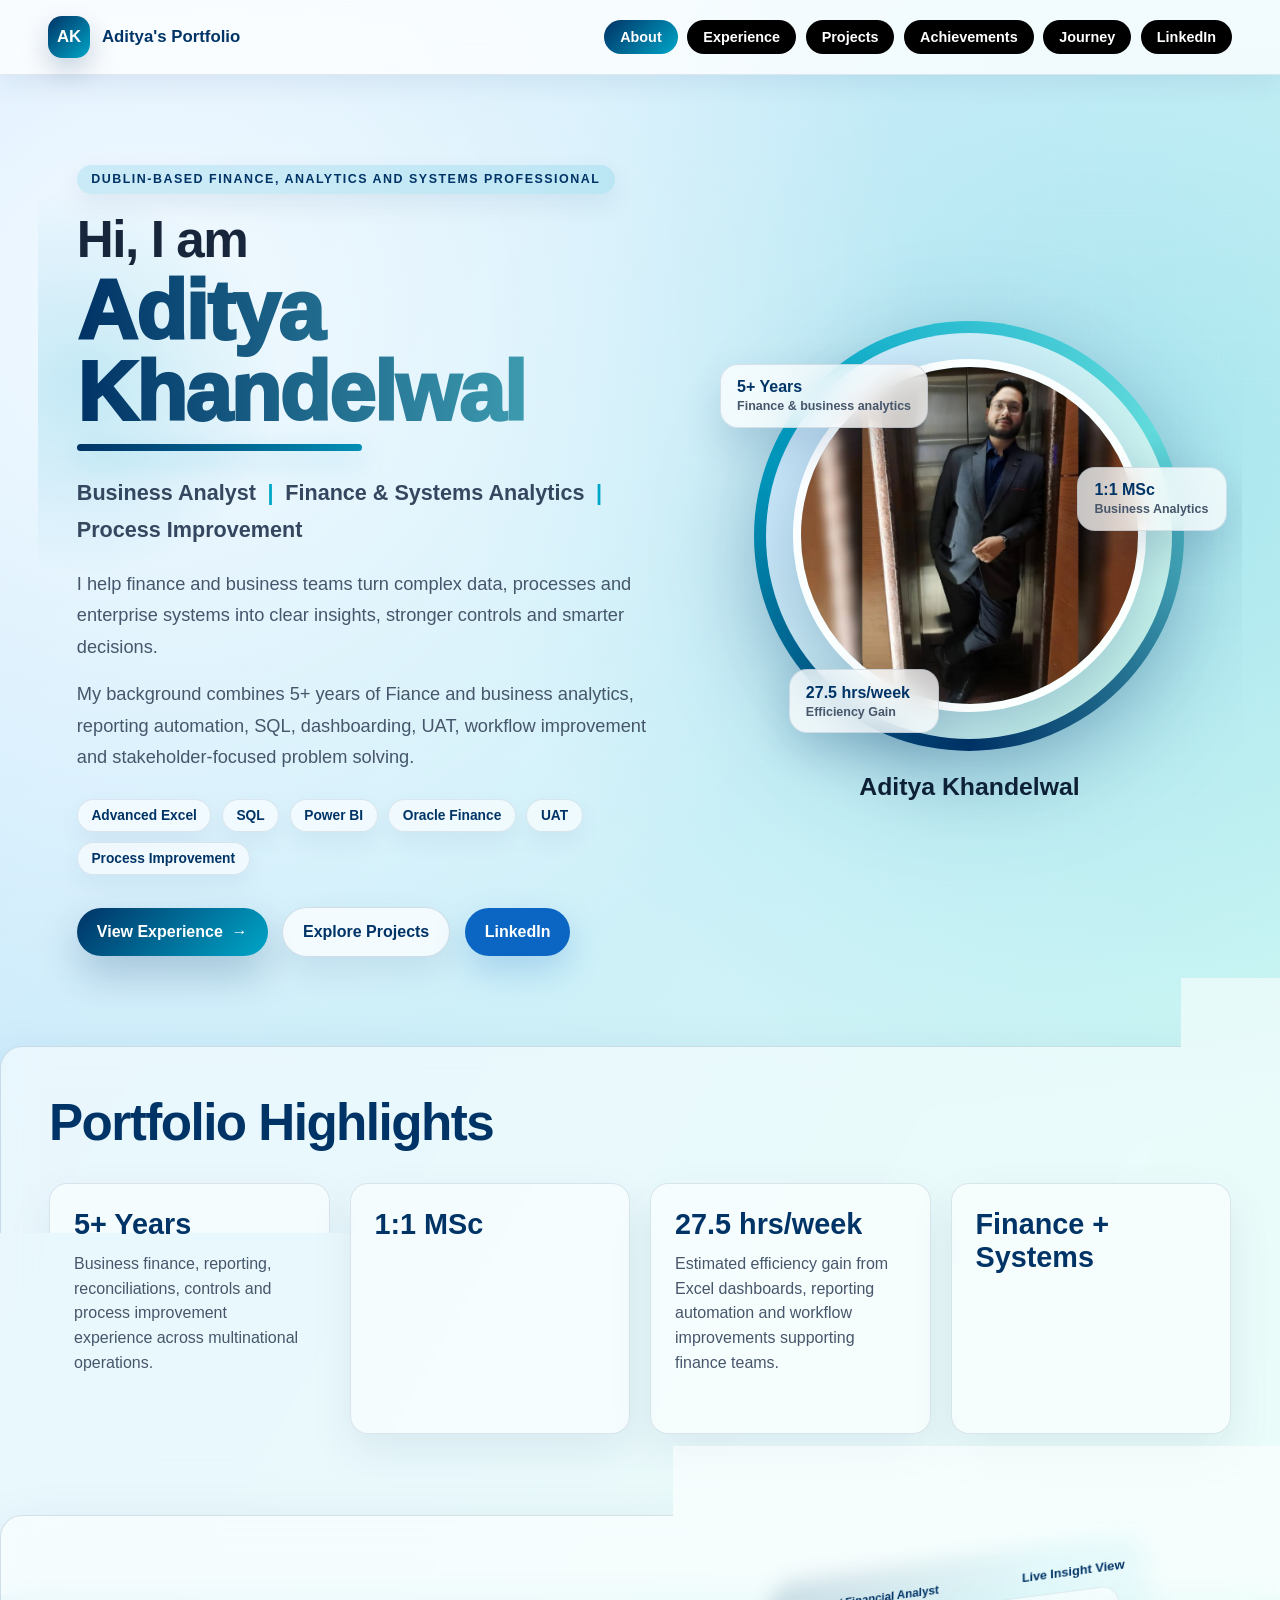
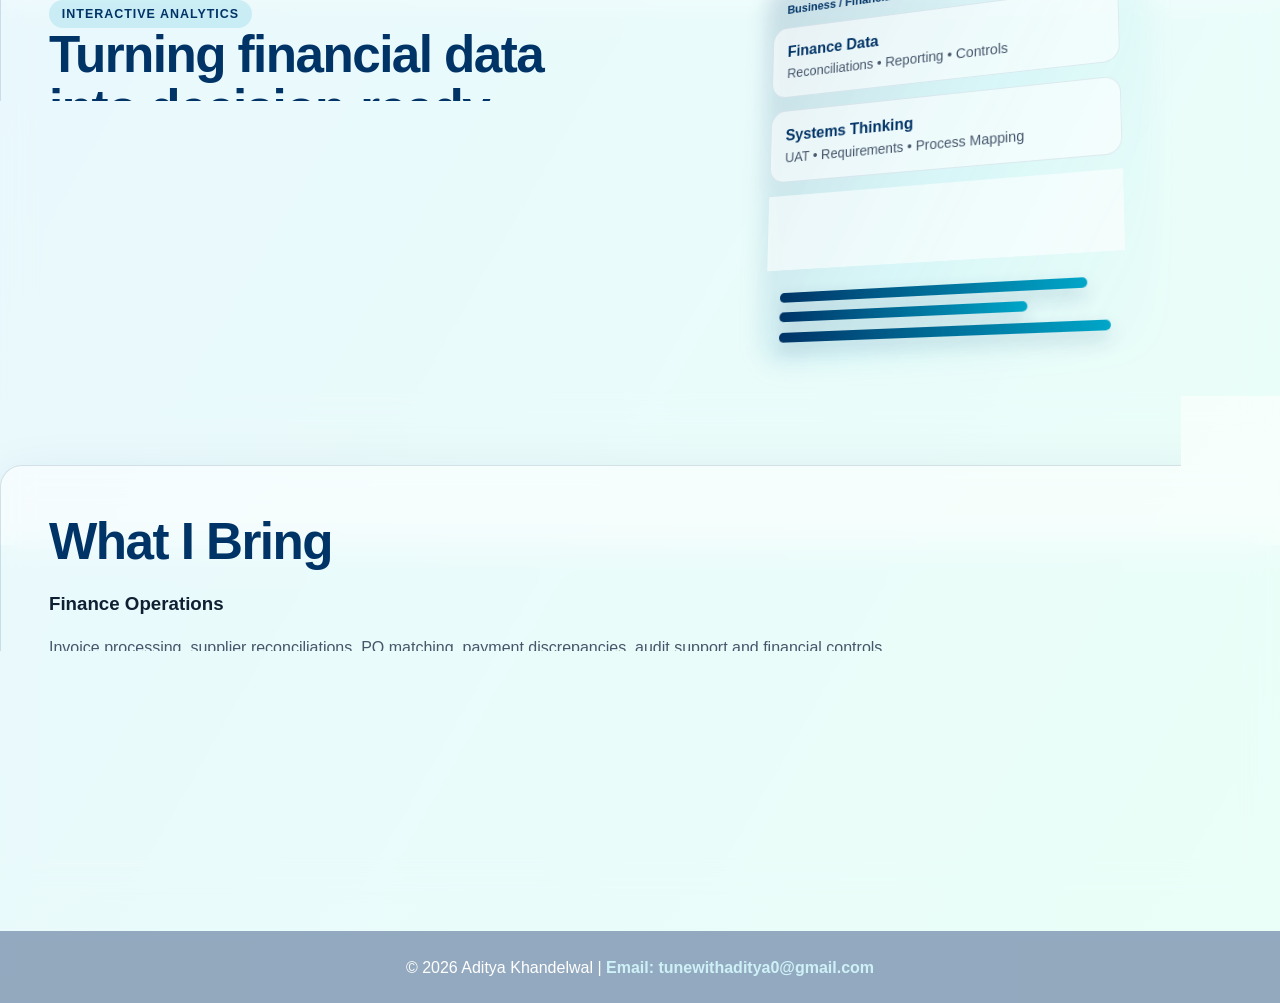
==== commit f498e9f7: "Update index.html" ====
--- a/index.html
+++ b/index.html
@@ -41,7 +41,7 @@
     </p>
 
     <p class="hero-premium-text">
-      My background combines 5+ years of finance operations, reporting automation, SQL,
+      My background combines 5+ years of Fiance and business analytics, reporting automation, SQL,
       dashboarding, UAT, workflow improvement and stakeholder-focused problem solving.
     </p>
 
@@ -78,7 +78,7 @@
 
       <div class="floating-badge badge-one">
         <strong>5+ Years</strong>
-        <span>Finance Ops</span>
+        <span>Finance & business analytics</span>
       </div>
 
       <div class="floating-badge badge-two">
--- a/styles.css
+++ b/styles.css
@@ -1458,3 +1458,389 @@
   margin-top: 1.2rem;
   text-align: center;
 }
+/* Premium Homepage Hero */
+
+.hero-premium {
+  width: min(1420px, 94%);
+  margin: 0 auto;
+  padding: clamp(3rem, 7vw, 6rem) clamp(1rem, 3vw, 2.5rem);
+  display: grid;
+  grid-template-columns: 1.12fr 0.88fr;
+  align-items: center;
+  gap: clamp(2rem, 5vw, 5rem);
+  position: relative;
+  overflow: hidden;
+}
+
+.hero-premium::before {
+  content: "";
+  position: absolute;
+  width: 420px;
+  height: 420px;
+  left: -160px;
+  top: 10%;
+  border-radius: 50%;
+  background: radial-gradient(circle, rgba(0, 166, 200, 0.18), transparent 65%);
+  pointer-events: none;
+}
+
+.hero-premium-copy {
+  position: relative;
+  z-index: 2;
+  max-width: 860px;
+}
+
+.hero-eyebrow {
+  display: inline-flex;
+  align-items: center;
+  padding: 0.48rem 0.9rem;
+  border-radius: 999px;
+  background: rgba(0, 166, 200, 0.14);
+  color: #003366;
+  font-weight: 900;
+  font-size: 0.78rem;
+  letter-spacing: 0.12em;
+  text-transform: uppercase;
+  box-shadow: 0 10px 26px rgba(0, 51, 102, 0.08);
+}
+
+.hero-premium-title {
+  margin: 1.3rem 0 1rem;
+  line-height: 0.98;
+  letter-spacing: -0.06em;
+}
+
+.hero-title-line {
+  display: block;
+  font-size: clamp(2rem, 4vw, 3.3rem);
+  color: #17263a;
+  font-weight: 800;
+  margin-bottom: 0.35rem;
+}
+
+.hero-gradient-name {
+  display: inline-block;
+  font-size: clamp(2.9rem, 6.5vw, 6.2rem);
+  font-weight: 950;
+  background: linear-gradient(
+    270deg,
+    #003366,
+    #006494,
+    #00a6c8,
+    #64dfdf,
+    #003366
+  );
+  background-size: 500% 500%;
+  -webkit-background-clip: text;
+  -webkit-text-fill-color: transparent;
+  background-clip: text;
+  color: transparent;
+  animation: heroGradientMove 7s ease infinite;
+  position: relative;
+}
+
+.hero-gradient-name::after {
+  content: "";
+  display: block;
+  width: min(330px, 48%);
+  height: 7px;
+  margin-top: 0.65rem;
+  border-radius: 999px;
+  background: linear-gradient(90deg, #003366, #00a6c8, #64dfdf);
+  background-size: 250% 250%;
+  animation: heroGradientMove 7s ease infinite;
+  box-shadow: 0 10px 28px rgba(0, 166, 200, 0.28);
+}
+
+@keyframes heroGradientMove {
+  0% {
+    background-position: 0% 50%;
+  }
+
+  50% {
+    background-position: 100% 50%;
+  }
+
+  100% {
+    background-position: 0% 50%;
+  }
+}
+
+.hero-role-line {
+  font-size: clamp(1.05rem, 2vw, 1.35rem);
+  color: #34475f;
+  font-weight: 850;
+  margin: 1.5rem 0 1.2rem;
+}
+
+.hero-role-line span {
+  color: #00a6c8;
+  margin: 0 0.35rem;
+}
+
+.hero-premium-text {
+  max-width: 820px;
+  color: #46566b;
+  font-size: clamp(1rem, 1.6vw, 1.14rem);
+  line-height: 1.75;
+  margin: 0 0 0.9rem;
+}
+
+.hero-skill-strip {
+  display: flex;
+  flex-wrap: wrap;
+  gap: 0.65rem;
+  margin: 1.6rem 0 2rem;
+}
+
+.hero-skill-strip span {
+  padding: 0.5rem 0.85rem;
+  border-radius: 999px;
+  background: rgba(255, 255, 255, 0.62);
+  border: 1px solid rgba(0, 51, 102, 0.1);
+  color: #003366;
+  font-weight: 850;
+  font-size: 0.86rem;
+  box-shadow: 0 10px 24px rgba(0, 51, 102, 0.06);
+  transition: transform 0.28s ease, background 0.28s ease;
+}
+
+.hero-skill-strip span:hover {
+  transform: translateY(-4px);
+  background: rgba(0, 166, 200, 0.14);
+}
+
+.hero-premium-actions {
+  display: flex;
+  flex-wrap: wrap;
+  gap: 0.9rem;
+  align-items: center;
+}
+
+.hero-btn {
+  display: inline-flex;
+  align-items: center;
+  justify-content: center;
+  gap: 0.55rem;
+  padding: 0.92rem 1.25rem;
+  border-radius: 999px;
+  font-weight: 900;
+  text-decoration: none;
+  transition: transform 0.28s ease, box-shadow 0.28s ease, gap 0.28s ease;
+}
+
+.hero-btn:hover {
+  transform: translateY(-4px);
+  text-decoration: none;
+  gap: 0.85rem;
+}
+
+.hero-btn-primary {
+  color: #ffffff;
+  background: linear-gradient(135deg, #003366, #00a6c8);
+  box-shadow: 0 18px 42px rgba(0, 51, 102, 0.24);
+}
+
+.hero-btn-secondary {
+  color: #003366;
+  background: rgba(255, 255, 255, 0.72);
+  border: 1px solid rgba(0, 51, 102, 0.15);
+  box-shadow: 0 14px 34px rgba(0, 51, 102, 0.09);
+}
+
+.hero-btn-linkedin {
+  color: #ffffff;
+  background: #0a66c2;
+  box-shadow: 0 14px 34px rgba(10, 102, 194, 0.22);
+}
+
+/* Profile Visual */
+
+.hero-premium-visual {
+  display: grid;
+  place-items: center;
+  position: relative;
+  z-index: 2;
+}
+
+.profile-orbit-card {
+  position: relative;
+  width: min(430px, 78vw);
+  aspect-ratio: 1 / 1;
+  display: grid;
+  place-items: center;
+  border-radius: 50%;
+  transform-style: preserve-3d;
+}
+
+.orbit-ring {
+  position: absolute;
+  inset: 0;
+  border-radius: 50%;
+  background:
+    conic-gradient(from 180deg, #003366, #00a6c8, #64dfdf, #003366);
+  filter: drop-shadow(0 24px 50px rgba(0, 51, 102, 0.25));
+  animation: orbitSpin 12s linear infinite;
+}
+
+.orbit-ring::after {
+  content: "";
+  position: absolute;
+  inset: 12px;
+  border-radius: 50%;
+  background: linear-gradient(120deg, #cde7ff, #d0ffef);
+}
+
+@keyframes orbitSpin {
+  to {
+    transform: rotate(360deg);
+  }
+}
+
+.premium-profile-img {
+  position: relative;
+  z-index: 2;
+  width: 82%;
+  height: 82%;
+  border-radius: 50%;
+  object-fit: cover;
+  object-position: center top;
+  border: 8px solid rgba(255, 255, 255, 0.9);
+  box-shadow: 0 28px 80px rgba(0, 51, 102, 0.28);
+}
+
+.profile-name-caption {
+  color: #102033;
+  font-size: 1.55rem;
+  margin: 1.4rem 0 0;
+  text-align: center;
+}
+
+/* Floating Badges */
+
+.floating-badge {
+  position: absolute;
+  z-index: 3;
+  min-width: 150px;
+  padding: 0.85rem 1rem;
+  border-radius: 18px;
+  background: rgba(255, 255, 255, 0.76);
+  border: 1px solid rgba(0, 51, 102, 0.12);
+  backdrop-filter: blur(14px);
+  box-shadow: 0 18px 42px rgba(0, 51, 102, 0.14);
+  animation: floatBadge 4.5s ease-in-out infinite;
+}
+
+.floating-badge strong {
+  display: block;
+  color: #003366;
+  font-size: 1rem;
+  margin-bottom: 0.2rem;
+}
+
+.floating-badge span {
+  display: block;
+  color: #46566b;
+  font-size: 0.78rem;
+  font-weight: 800;
+}
+
+.badge-one {
+  top: 10%;
+  left: -8%;
+}
+
+.badge-two {
+  right: -10%;
+  top: 34%;
+  animation-delay: 0.8s;
+}
+
+.badge-three {
+  left: 8%;
+  bottom: 4%;
+  animation-delay: 1.4s;
+}
+
+@keyframes floatBadge {
+  0%, 100% {
+    transform: translateY(0);
+  }
+
+  50% {
+    transform: translateY(-12px);
+  }
+}
+
+/* Responsive Hero */
+
+@media (max-width: 1050px) {
+  .hero-premium {
+    grid-template-columns: 1fr;
+    text-align: center;
+  }
+
+  .hero-premium-copy {
+    margin: 0 auto;
+  }
+
+  .hero-gradient-name::after {
+    margin-left: auto;
+    margin-right: auto;
+  }
+
+  .hero-skill-strip,
+  .hero-premium-actions {
+    justify-content: center;
+  }
+
+  .badge-one {
+    left: 0;
+  }
+
+  .badge-two {
+    right: 0;
+  }
+}
+
+@media (max-width: 680px) {
+  .hero-premium {
+    width: 96%;
+    padding-top: 2.4rem;
+  }
+
+  .hero-title-line {
+    font-size: 1.8rem;
+  }
+
+  .hero-gradient-name {
+    font-size: clamp(3rem, 14vw, 4.5rem);
+  }
+
+  .hero-role-line {
+    line-height: 1.5;
+  }
+
+  .hero-premium-actions {
+    flex-direction: column;
+    align-items: stretch;
+  }
+
+  .hero-btn {
+    width: 100%;
+  }
+
+  .floating-badge {
+    position: static;
+    margin: 0.5rem;
+    min-width: auto;
+  }
+
+  .profile-orbit-card {
+    width: min(330px, 86vw);
+  }
+
+  .hero-premium-visual {
+    gap: 0.5rem;
+  }
+}
